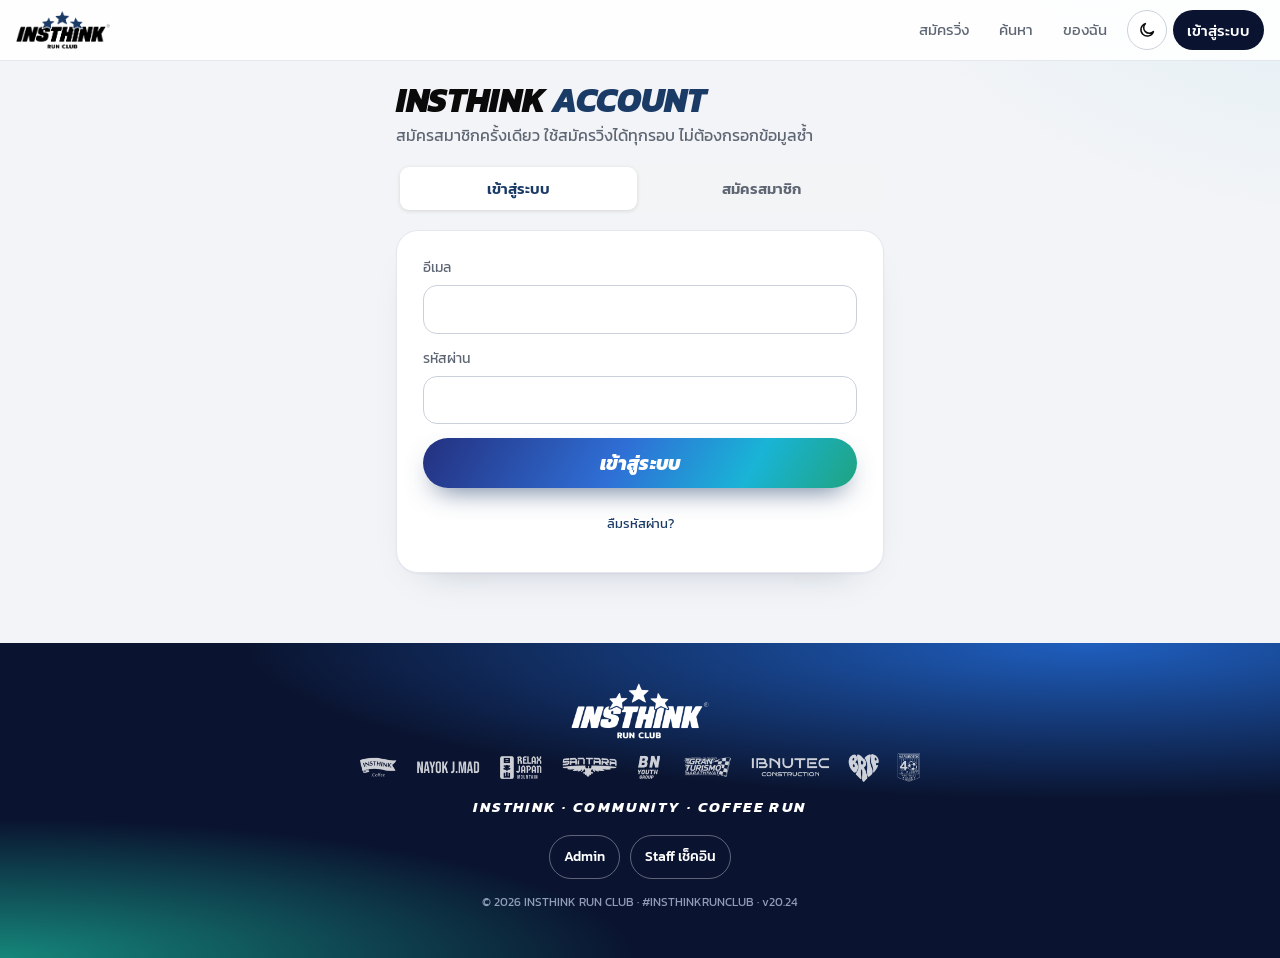
==== account.html @ 8b151c6b "Add files via upload" ====
<!doctype html>
<html lang="th">
<head>
  <meta charset="utf-8">
  <meta name="viewport" content="width=device-width, initial-scale=1, viewport-fit=cover">
  <meta name="theme-color" content="#FFFFFF">
  <script>try{var t=localStorage.getItem('irc_theme')||(matchMedia('(prefers-color-scheme: dark)').matches?'dark':'light');document.documentElement.dataset.theme=t;if(t==='dark')document.querySelector('meta[name=theme-color]').content='#070D1F'}catch(e){}</script>
  <title>บัญชีของฉัน · INSTHINK RUN CLUB</title>
  <link rel="icon" href="img/logo.png">
  <link rel="preconnect" href="https://fonts.googleapis.com">
  <link rel="preconnect" href="https://fonts.gstatic.com" crossorigin>
  <link href="https://fonts.googleapis.com/css2?family=Kanit:ital,wght@0,300;0,400;0,500;0,600;0,700;0,800;1,700;1,800&display=swap" rel="stylesheet">
  <link rel="stylesheet" href="css/style.css?v=20.24">
</head>
<body>
  <header class="site-head" data-nav></header>

  <main class="wrap" style="max-width:640px">
    <h1 class="display" style="font-size:34px;margin:22px 0 14px">My <span style="color:var(--navy)">Account</span></h1>

    <form class="card grid" id="acctForm" novalidate>
      <div class="avatar-pick">
        <span id="aAvatar"></span>
        <div>
          <label class="btn btn-sm" for="aPhoto">เปลี่ยนรูปโปรไฟล์</label>
          <input id="aPhoto" type="file" accept="image/*">
          <button class="btn btn-sm hidden" id="aRemove" type="button">ลบรูป</button>
          <div class="hint" id="aEmail"></div>
        </div>
      </div>
      <div class="grid grid-2">
        <div class="field"><label for="firstName">ชื่อ <span class="req">*</span></label><input class="input" id="firstName" maxlength="60"></div>
        <div class="field"><label for="lastName">นามสกุล <span class="req">*</span></label><input class="input" id="lastName" maxlength="60"></div>
      </div>
      <div class="grid grid-3">
        <div class="field"><label for="nickname">ชื่อเล่น / ชื่อบน BIB</label><input class="input" id="nickname" maxlength="20"></div>
        <div class="field"><label for="gender">เพศ</label>
          <select class="input" id="gender"><option value="">ไม่ระบุ</option><option>ชาย</option><option>หญิง</option><option>อื่น ๆ</option></select></div>
        <div class="field"><label for="birthDate">วันเกิด</label><input class="input" id="birthDate" type="date"></div>
      </div>
      <div class="field"><label for="phone">เบอร์โทรศัพท์ <span class="req">*</span></label>
        <input class="input" id="phone" type="tel" inputmode="numeric" maxlength="16"></div>
      <div class="grid grid-2">
        <div class="field"><label for="emergencyName">ผู้ติดต่อฉุกเฉิน</label><input class="input" id="emergencyName" maxlength="60"></div>
        <div class="field"><label for="emergencyPhone">เบอร์ผู้ติดต่อฉุกเฉิน</label><input class="input" id="emergencyPhone" type="tel" inputmode="numeric" maxlength="16"></div>
      </div>
      <button class="btn btn-primary btn-block" id="aSave" type="submit">บันทึกข้อมูล</button>
    </form>

    <h2 class="section-title"><span class="num">//</span>รายการสมัครของฉัน</h2>
    <div class="results" id="regs"><p class="muted">กำลังโหลด…</p></div>

    <details class="card mt">
      <summary style="cursor:pointer;font-weight:600">เปลี่ยนรหัสผ่าน</summary>
      <form class="grid mt" id="pwForm" novalidate>
        <input class="input" id="oldPw" type="password" placeholder="รหัสผ่านเดิม" autocomplete="current-password" maxlength="100">
        <input class="input" id="newPw" type="password" placeholder="รหัสผ่านใหม่ (8 ตัวขึ้นไป)" autocomplete="new-password" maxlength="100">
        <button class="btn btn-dark" id="pwBtn" type="submit">เปลี่ยนรหัสผ่าน</button>
      </form>
    </details>

    <div class="btn-row mt"><button class="btn" id="logoutBtn" type="button">ออกจากระบบ</button></div>
  </main>

  <footer class="site-foot"><img src="img/logo.png" alt="INSTHINK RUN CLUB"></footer>

  <script src="js/config.js?v=20.24"></script>
  <script src="js/api.js?v=20.24"></script>
  <script src="js/common.js?v=20.24"></script>
  <script src="js/account.js?v=20.24"></script>
</body>
</html>
---- css/style.css ----
/* =====================================================================
   INSTHINK RUN CLUB — Design System
   แนวทางจากโลโก้: ขาว / ดำ / กรมท่า (Navy) · ตัวอักษรหนาเอียง (Kanit 800 Italic)
   ลวดลาย: ดาว 3 ดวง + เส้นความเร็วแนวทแยง
   ===================================================================== */

:root {
  --bg: #F2F4F7;
  --surface: #FFFFFF;
  --surface-2: #F7F8FA;
  --line: #E4E7EE;
  --line-2: #CBD1DA;
  --ink: #0A0A0A;
  --muted: #5E6573;
  --navy: #1B3B67;       /* สีดาวในโลโก้ */
  --navy-deep: #0F2244;
  --navy-tint: #E9EFF8;
  --sky: #8FB4E8;        /* ใช้บนพื้นกรมท่า */
  /* โทนจากผ้าโพกหัว / สติกเกอร์: คราม → น้ำเงิน → ฟ้า → เขียวอมฟ้า */
  --indigo: #24307F;
  --blue: #2F6FD6;
  --cyan: #19B4D6;
  --teal: #1FA37F;
  --lime: #8CD43E;       /* เลข 3 ในโลโก้ — ใช้เป็นจุดเน้นเล็ก ๆ */
  --night: #0A1430;      /* พื้นมืดแบบ GreenBank */
  --grad: linear-gradient(120deg, #24307F 0%, #2F6FD6 45%, #19B4D6 75%, #1FA37F 100%);
  --grad-night: radial-gradient(120% 90% at 85% 0%, #1F5FBF 0%, rgba(31,95,191,0) 55%), radial-gradient(90% 80% at 0% 100%, #15867A 0%, rgba(21,134,122,0) 55%), #0A1430;
  --ok: #12965A;
  --ok-tint: #E4F5EC;
  --warn: #B86E00;
  --warn-tint: #FFF3DE;
  --info: #1F66C9;
  --info-tint: #E6EFFC;
  --bad: #CC2F3B;
  --bad-tint: #FCE9EA;

  --font: 'Kanit', system-ui, sans-serif;
  --r: 22px;
  --r-sm: 14px;
  --gutter: 16px;
  --max: 1080px;
  --skew: -10deg;
}

*, *::before, *::after { box-sizing: border-box; }
html { -webkit-text-size-adjust: 100%; }
body {
  margin: 0; min-height: 100vh; overflow-x: hidden;
  background: var(--bg); color: var(--ink);
  font: 400 16px/1.55 var(--font);
  background-image: radial-gradient(900px 520px at 110% -10%, rgba(25,180,214,.10), transparent 60%);
  background-attachment: fixed;
}
img, svg, canvas { max-width: 100%; }
a { color: var(--navy); text-decoration: none; }
h1, h2, h3 { margin: 0; line-height: 1.05; }
button, input, select, textarea { font: inherit; color: inherit; }

/* ตัวอักษรสไตล์โลโก้: หนา เอียง ตัวพิมพ์ใหญ่ */
.display { font-weight: 800; font-style: italic; text-transform: uppercase; letter-spacing: -.01em; }

.wrap { width: 100%; max-width: var(--max); margin: 0 auto; padding: 0 var(--gutter); }
.muted { color: var(--muted); }
.hidden { display: none !important; }
.center { text-align: center; }
.mt { margin-top: 18px; }
.small { font-size: 13px; }

/* ---------------- Header ---------------- */
.site-head {
  position: sticky; top: 0; z-index: 40;
  display: flex; align-items: center; justify-content: space-between; gap: 12px;
  padding: 10px var(--gutter);
  background: rgba(255,255,255,.9);
  backdrop-filter: blur(12px); -webkit-backdrop-filter: blur(12px);
  border-bottom: 1px solid var(--line);
}
.brand { display: flex; align-items: center; gap: 10px; color: var(--ink); }
.brand img { height: 38px; width: auto; display: block; }
.brand .tag-role { font: 800 italic 13px/1 var(--font); letter-spacing: .08em; background: var(--ink); color: #fff; padding: 6px 9px; border-radius: 6px; }
.nav-links { display: flex; gap: 2px; }
.nav-links { align-items: center; }
.nav-links a { color: var(--muted); font-size: 15px; padding: 8px 14px; border-radius: 99px; white-space: nowrap; }
.nav-links a.on { color: #fff; background: var(--night); }
.nav-links a:not(.on):hover { color: var(--ink); background: var(--surface-2); }
.nav-links a.btn-dark, .nav-links a.btn-dark:hover { color: #fff; background: var(--night); font-weight: 500; }
@media (max-width: 400px) { .brand img { height: 32px; } .nav-links a { padding: 7px 9px; font-size: 14px; } }

/* ---------------- Hero ---------------- */
.hero { position: relative; padding: 40px 0 26px; overflow: hidden; margin: 0 calc(-1 * var(--gutter)); padding-left: var(--gutter); padding-right: var(--gutter); }
.eyebrow {
  display: inline-flex; align-items: center; gap: 8px;
  font: 700 italic 13px/1 var(--font); letter-spacing: .16em; text-transform: uppercase;
  color: #fff; background: var(--navy); padding: 8px 14px; border-radius: 6px; transform: skewX(var(--skew));
}
.eyebrow > * { transform: skewX(10deg); }
.hero h1 { font: 800 italic clamp(50px, 13vw, 124px)/.88 var(--font); text-transform: uppercase; margin-top: 18px; letter-spacing: -.02em; }
.hero h1 .n { color: var(--navy); }
.hero h1 .o { color: transparent; -webkit-text-stroke: 2.5px var(--ink); }
.hero-meta { display: flex; flex-wrap: wrap; gap: 8px; margin-top: 22px; }
.meta-chip { display: inline-flex; gap: 6px; align-items: center; background: var(--surface); border: 1px solid var(--line); border-radius: 99px; padding: 7px 14px; font-size: 14px; }
.meta-chip b { font-weight: 600; }
.hero-stars { position: absolute; right: 0; top: 34px; display: flex; gap: 6px; align-items: flex-end; color: var(--navy); pointer-events: none; }
.hero-stars img { height: 74px; width: auto; display: block; }
.hero-stripes {
  position: absolute; right: -40px; bottom: 6px; width: 300px; height: 90px; pointer-events: none;
  background: repeating-linear-gradient(115deg, var(--navy) 0 9px, transparent 9px 22px); opacity: .9;
  -webkit-mask: linear-gradient(90deg, transparent, #000 70%); mask: linear-gradient(90deg, transparent, #000 70%);
}
@media (max-width: 700px) { .hero-stars { top: 20px; transform: scale(.7); transform-origin: right top; } .hero-stripes { width: 170px; height: 60px; opacity: .5; } }

/* ---------------- Section / Card ---------------- */
.section-title { display: flex; align-items: baseline; gap: 12px; margin: 34px 0 14px; font: 800 italic 26px/1 var(--font); text-transform: uppercase; }
.section-title { align-items: center; }
.section-title .num { font: 600 13px/1 var(--font); font-style: normal; letter-spacing: .06em; color: var(--navy); border: 1.5px solid var(--line-2); background: var(--surface); padding: 6px 12px; border-radius: 99px; }
.section-title small { font: 400 14px var(--font); color: var(--muted); text-transform: none; }
.card { background: var(--surface); border: 1px solid var(--line); border-radius: var(--r); padding: 20px; box-shadow: 0 1px 2px rgba(15,34,68,.04), 0 18px 40px -30px rgba(15,34,68,.35); }
@media (min-width: 720px) { .card { padding: 26px; } }
.card-title { font: 800 italic 21px/1.1 var(--font); text-transform: uppercase; margin-bottom: 12px; display: flex; justify-content: space-between; align-items: center; gap: 10px; flex-wrap: wrap; }

/* ---------------- Form ---------------- */
.grid { display: grid; gap: 14px; }
@media (min-width: 640px) { .grid-2 { grid-template-columns: 1fr 1fr; } .grid-3 { grid-template-columns: repeat(3, 1fr); } }
.field label, .label { display: block; font-size: 14px; color: var(--muted); margin-bottom: 6px; }
.req { color: var(--bad); }
.input {
  width: 100%; min-height: 48px; padding: 11px 14px;
  background: var(--surface); border: 1.5px solid var(--line-2); border-radius: var(--r-sm);
  font-size: 16px; /* 16px กัน iOS zoom */ outline: none; transition: border-color .15s, box-shadow .15s;
  -webkit-appearance: none; appearance: none;
}
textarea.input { min-height: 88px; resize: vertical; }
select.input {
  background-image: linear-gradient(45deg, transparent 50%, var(--ink) 50%), linear-gradient(135deg, var(--ink) 50%, transparent 50%);
  background-position: calc(100% - 20px) 50%, calc(100% - 14px) 50%; background-size: 6px 6px; background-repeat: no-repeat; padding-right: 40px;
}
.input:focus { border-color: var(--navy); box-shadow: 0 0 0 3px rgba(27,59,103,.15); }
.input.invalid { border-color: var(--bad); }
.hint { font-size: 13px; color: var(--muted); margin-top: 5px; }
.err-msg { font-size: 13px; color: var(--bad); margin-top: 6px; }

/* ตัวเลือกแบบชิป (radio) */
.chips { display: flex; flex-wrap: wrap; gap: 8px; }
.chip { position: relative; }
.chip input { position: absolute; opacity: 0; inset: 0; cursor: pointer; margin: 0; }
.chip span {
  display: flex; align-items: center; justify-content: center; gap: 6px;
  min-height: 46px; padding: 10px 18px; border-radius: 99px;
  background: var(--surface); border: 1.5px solid var(--line-2); font-size: 15px; transition: all .15s; user-select: none;
}
.chip input:checked + span { background: var(--night); color: #fff; border-color: var(--night); font-weight: 500; }
.chip input:focus-visible + span { box-shadow: 0 0 0 3px rgba(27,59,103,.3); }
.chip:hover span { border-color: var(--navy); }
.sweet .chip span { min-width: 66px; font-weight: 700; font-style: italic; }

/* การ์ดเลือกแพ็กเกจ */
.packages { display: grid; gap: 12px; }
@media (min-width: 640px) { .packages { grid-template-columns: 1.15fr 1fr; } }
.pkg { position: relative; }
.pkg input { position: absolute; opacity: 0; inset: 0; margin: 0; cursor: pointer; z-index: 2; }
.pkg .box {
  position: relative; overflow: hidden; height: 100%;
  padding: 20px; border-radius: var(--r); background: var(--surface); border: 2px solid var(--line); transition: all .18s;
}
.pkg .top { display: flex; justify-content: space-between; align-items: flex-start; gap: 10px; }
.pkg .lbl { font: 800 italic 24px/1 var(--font); text-transform: uppercase; }
.pkg .ttl { font-size: 14px; color: var(--muted); margin-top: 4px; }
.pkg .price { font: 800 italic 46px/.9 var(--font); color: var(--navy); white-space: nowrap; }
.pkg .price small { font-size: 18px; }
.pkg ul { list-style: none; padding: 0; margin: 16px 0 0; display: grid; gap: 6px; font-size: 14px; }
.pkg li { display: flex; gap: 8px; align-items: center; }
.pkg li::before { content: ''; width: 14px; height: 14px; flex: none; background: var(--navy); clip-path: polygon(50% 0, 61% 35%, 98% 35%, 68% 57%, 79% 91%, 50% 70%, 21% 91%, 32% 57%, 2% 35%, 39% 35%); }
.pkg .seats { display: inline-block; margin-top: 14px; font-size: 13px; font-weight: 500; color: var(--navy); background: var(--navy-tint); padding: 4px 10px; border-radius: 99px; }
.pkg .seats.full { color: var(--bad); background: var(--bad-tint); }
.pkg .box::after {
  content: ''; position: absolute; right: -24px; top: 0; bottom: 0; width: 110px; opacity: 0; transition: opacity .2s;
  background: repeating-linear-gradient(115deg, var(--navy) 0 6px, transparent 6px 16px);
  -webkit-mask: linear-gradient(90deg, transparent, #000); mask: linear-gradient(90deg, transparent, #000);
}
.pkg input:checked + .box { border-color: var(--navy); box-shadow: 0 12px 34px -14px rgba(27,59,103,.55); }
.pkg input:checked + .box::after { opacity: .14; }
.pkg input:disabled + .box { opacity: .5; }

/* การ์ดเลือกวิธีรับของ */
.options { display: grid; gap: 10px; }
@media (min-width: 640px) { .options { grid-template-columns: 1fr 1fr; } }
.opt { position: relative; }
.opt input { position: absolute; opacity: 0; inset: 0; margin: 0; cursor: pointer; }
.opt .box { display: flex; justify-content: space-between; align-items: center; gap: 10px; padding: 14px 18px; min-height: 58px; border: 1.5px solid var(--line-2); border-radius: var(--r-sm); background: var(--surface); transition: all .15s; }
.opt .box b { font-weight: 500; }
.opt .box span { color: var(--muted); font-size: 14px; white-space: nowrap; }
.opt input:checked + .box { border-color: var(--navy); background: var(--navy-tint); box-shadow: inset 0 0 0 1px var(--navy); }

.bandana-note { display: flex; gap: 14px; align-items: center; padding: 14px; background: var(--navy-tint); border-radius: var(--r-sm); font-size: 14px; }
.bandana-note .ico { width: 46px; height: 46px; flex: none; border-radius: 10px; background: var(--navy); display: grid; place-items: center; color: #fff; }
.bandana-note .ico svg { width: 24px; height: 24px; }

.check { display: flex; gap: 10px; align-items: flex-start; font-size: 14px; color: var(--muted); cursor: pointer; }
.check input { width: 20px; height: 20px; accent-color: var(--navy); margin-top: 2px; flex: none; }

/* สรุปยอด */
.summary { display: grid; gap: 8px; font-size: 15px; }
.summary .row { display: flex; justify-content: space-between; gap: 10px; }
.summary .total { border-top: 2px dashed var(--line-2); padding-top: 12px; margin-top: 4px; align-items: baseline; }
.summary .total b { font: 800 italic 34px/1 var(--font); color: var(--navy); }

/* ---------------- Buttons ---------------- */
.btn {
  display: inline-flex; align-items: center; justify-content: center; gap: 8px;
  min-height: 50px; padding: 12px 24px; border-radius: 99px; cursor: pointer;
  font: 500 16px/1 var(--font); transition: transform .12s, background .15s, box-shadow .15s;
  background: var(--surface); color: var(--ink); border: 1.5px solid var(--line-2);
}
.btn:hover { border-color: var(--ink); }
.btn:active { transform: translateY(1px) scale(.99); }
.btn:disabled { opacity: .5; cursor: not-allowed; }
.btn-primary {
  background: var(--grad); color: #fff; border: 0;
  font: 800 italic 19px/1 var(--font); text-transform: uppercase; letter-spacing: .01em;
  box-shadow: 0 12px 28px -12px rgba(27,59,103,.8);
}
.btn-primary:hover { filter: brightness(1.08); }
.btn-dark { background: var(--night); color: #fff; border: 0; }
.btn-dark:hover { background: #222; }
.btn-ok { background: var(--ok); color: #fff; border: 0; }
.btn-danger { color: var(--bad); }
.btn-block { width: 100%; }
.btn-sm { min-height: 36px; padding: 7px 14px; font-size: 14px; border-radius: 99px; }
/* วงกลมลูกศรในปุ่ม (แบบ Creatiwise "Let's talk ↗") */
.btn .arr { width: 30px; height: 30px; margin-right: -12px; border-radius: 50%; display: grid; place-items: center; background: #fff; color: var(--night); font: 700 16px/1 var(--font); font-style: normal; flex: none; }
.btn-row { display: flex; flex-wrap: wrap; gap: 10px; }
.btn-row > .btn { flex: 1 1 160px; }
.spinner { width: 16px; height: 16px; border-radius: 50%; border: 2.5px solid currentColor; border-right-color: transparent; animation: spin .7s linear infinite; }
@keyframes spin { to { transform: rotate(360deg); } }

/* ---------------- Pills ---------------- */
.pill { display: inline-flex; align-items: center; gap: 6px; padding: 4px 11px; border-radius: 99px; font-size: 13px; font-weight: 500; white-space: nowrap; background: var(--surface-2); color: var(--muted); border: 1px solid var(--line); }
.pill::before { content: ''; width: 7px; height: 7px; border-radius: 50%; background: currentColor; }
.pill.ok { background: var(--ok-tint); color: var(--ok); border-color: transparent; }
.pill.warn { background: var(--warn-tint); color: var(--warn); border-color: transparent; }
.pill.info { background: var(--info-tint); color: var(--info); border-color: transparent; }
.pill.bad { background: var(--bad-tint); color: var(--bad); border-color: transparent; }

/* ---------------- Toast & demo flag ---------------- */
#toasts { position: fixed; left: 50%; bottom: 36px; transform: translateX(-50%); z-index: 100; display: grid; gap: 8px; width: min(92vw, 420px); }
.toast { padding: 13px 16px; border-radius: 12px; background: var(--ink); color: #fff; box-shadow: 0 12px 40px rgba(0,0,0,.25); font-size: 15px; animation: tin .25s ease; }
.toast.ok { background: var(--ok); } .toast.err { background: var(--bad); }
.toast.out { opacity: 0; transform: translateY(8px); transition: all .4s; }
@keyframes tin { from { opacity: 0; transform: translateY(10px); } }
.has-demo { padding-bottom: 28px; }
.demo-flag { position: fixed; left: 0; right: 0; bottom: 0; z-index: 30; text-align: center; font-size: 12px; letter-spacing: .05em; padding: 5px; color: #fff; background: var(--ink); }

/* ---------------- Success / steps ---------------- */
.success-head { text-align: center; margin: 26px 0 18px; }
.success-head .tick { width: 64px; height: 64px; margin: 0 auto 12px; border-radius: 50%; display: grid; place-items: center; background: var(--navy); color: #fff; font-size: 32px; animation: pop .4s cubic-bezier(.2,1.6,.4,1); }
@keyframes pop { from { transform: scale(.3); opacity: 0; } }
.success-head h2 { font: 800 italic 38px/1 var(--font); text-transform: uppercase; }

.steps { display: grid; grid-template-columns: repeat(4, 1fr); gap: 6px; margin: 6px 0 4px; }
.step { text-align: center; font-size: 12px; color: var(--muted); }
.step i { display: block; height: 6px; border-radius: 9px; background: var(--line); margin-bottom: 7px; }
.step.done i { background: var(--navy); }
.step.now i { background: repeating-linear-gradient(115deg, var(--navy) 0 6px, var(--sky) 6px 12px); }
.step.done, .step.now { color: var(--ink); font-weight: 500; }

/* ---------------- Payment ---------------- */
.pay-grid { display: grid; gap: 18px; }
@media (min-width: 640px) { .pay-grid { grid-template-columns: auto 1fr; align-items: start; } }
.pp-card { width: 236px; margin: 0 auto; border-radius: 14px; overflow: hidden; border: 1px solid var(--line); background: #fff; text-align: center; }
.pp-card .pp-head { background: #113566; color: #fff; padding: 9px; font: 700 15px/1 var(--font); letter-spacing: .04em; }
.pp-card .pp-qr { padding: 14px 18px 6px; display: grid; place-items: center; }
.pp-card .pp-qr canvas { width: 196px !important; height: 196px !important; }
.pp-card .pp-amt { font: 800 italic 28px/1.1 var(--font); color: var(--navy); }
.pp-card .pp-name { font-size: 13px; color: var(--muted); padding: 2px 10px 12px; }
.amount-big { font: 800 italic 52px/1 var(--font); color: var(--navy); }
.upload { display: grid; place-items: center; gap: 6px; text-align: center; padding: 20px; border: 2px dashed var(--line-2); border-radius: var(--r); background: var(--surface-2); cursor: pointer; transition: border-color .15s; }
.upload:hover { border-color: var(--navy); }
.upload input { display: none; }
.upload img { max-height: 260px; border-radius: 8px; }
.notice { padding: 12px 14px; border-radius: var(--r-sm); font-size: 14px; }
.notice.warn { background: var(--warn-tint); color: #6b4000; }
.notice.info { background: var(--info-tint); color: #133e7a; }
.notice.bad { background: var(--bad-tint); color: #7a1820; }
.notice.ok { background: var(--ok-tint); color: #0b5634; }

/* ---------------- E-BIB ---------------- */
/* ป้าย BIB กระดาษ: พื้นขาว แถบดำ+โลโก้ขาว แถบลายกรมท่า เลขใหญ่ */
.ebib { position: relative; overflow: hidden; background: #fff; border-radius: 20px; max-width: 520px; margin: 0 auto; border: 1px solid var(--line); box-shadow: 0 30px 70px -32px rgba(15,34,68,.55); }
.ebib-top { display: flex; justify-content: space-between; align-items: center; gap: 10px; padding: 14px 18px; background: var(--ink); color: #fff; }
.ebib-top img { height: 40px; width: auto; display: block; }
.ebib-top .d { font: 800 italic 26px/1 var(--font); background: #fff; color: var(--ink); padding: 6px 12px 5px; border-radius: 7px; transform: skewX(var(--skew)); }
.ebib-band { height: 12px; background: repeating-linear-gradient(115deg, var(--navy) 0 12px, #fff 12px 18px); }
.ebib-num { text-align: center; font: 800 italic clamp(70px, 21vw, 140px)/.95 var(--font); letter-spacing: -.02em; padding: 18px 10px 4px; white-space: nowrap; }
.ebib-name { text-align: center; font: 600 22px/1.2 var(--font); padding: 0 16px; }
.ebib-name small { display: block; font-size: 14px; color: var(--muted); font-weight: 400; }
.ebib-foot { display: grid; grid-template-columns: auto 1fr; gap: 16px; align-items: center; padding: 18px; margin-top: 14px; border-top: 2px dashed var(--line-2); }
.ebib-qr { position: relative; background: #fff; padding: 8px; border-radius: 10px; border: 1px solid var(--line); width: 134px; height: 134px; display: grid; place-items: center; }
.ebib-qr canvas { width: 116px !important; height: 116px !important; }
.ebib-qr .lock { position: absolute; inset: 0; display: grid; place-items: center; text-align: center; font-size: 12px; color: var(--muted); background: repeating-linear-gradient(45deg, #fff 0 6px, #F1F3F6 6px 12px); border-radius: 10px; padding: 8px; }
.ebib-info { display: grid; gap: 6px; font-size: 13px; }
.ebib-info .row { display: flex; justify-content: space-between; gap: 8px; border-bottom: 1px solid var(--line); padding-bottom: 4px; }
.ebib-info .row span { color: var(--muted); } .ebib-info .row b { font-weight: 500; text-align: right; }
.ebib-barcode { padding: 0 18px 16px; }
.ebib-barcode svg { width: 100%; height: 44px; display: block; }
.ebib-ribbon { position: absolute; top: 92px; right: -46px; transform: rotate(35deg); font: 800 italic 13px/1 var(--font); letter-spacing: .1em; padding: 7px 52px; color: #fff; background: var(--ok); }
.ebib-ribbon.wait { background: var(--warn); }

/* ---------------- Profile layout ---------------- */
.profile-grid { display: grid; gap: 18px; margin-top: 18px; }
@media (min-width: 900px) { .profile-grid { grid-template-columns: 1fr 1fr; align-items: start; } }
.kv { display: grid; grid-template-columns: repeat(2, 1fr); gap: 10px; }
.kv > div { background: var(--surface-2); border: 1px solid var(--line); border-radius: var(--r-sm); padding: 11px 12px; min-width: 0; }
.kv > div.wide { grid-column: 1 / -1; }
.kv span { display: block; font-size: 12px; color: var(--muted); }
.kv b { font: 500 16px/1.35 var(--font); overflow-wrap: anywhere; }
.route-box { aspect-ratio: 16/11; background: var(--surface-2); border: 1px solid var(--line); border-radius: var(--r); padding: 10px; }
.route-box svg { width: 100%; height: 100%; display: block; }

/* ---------------- Search ---------------- */
.search-bar { display: flex; gap: 8px; }
.search-bar .input { flex: 1; min-height: 56px; font-size: 18px; }
.search-bar .btn { min-height: 56px; }
.results { display: grid; gap: 10px; margin-top: 18px; }
.result { display: grid; grid-template-columns: auto 1fr auto; gap: 14px; align-items: center; background: var(--surface); border: 1px solid var(--line); border-radius: var(--r); padding: 14px 16px; color: var(--ink); transition: border-color .15s, transform .12s; }
.result:hover { border-color: var(--navy); transform: translateX(2px); }
.result .bib-tag { font: 800 italic 22px/1 var(--font); background: var(--ink); color: #fff; padding: 9px 10px 8px; border-radius: 8px; min-width: 86px; text-align: center; }
.result .bib-tag.m { background: var(--navy); }
.result .who b { display: block; font-weight: 500; }
.result .who span { font-size: 13px; color: var(--muted); }

/* Modal */
.modal { position: fixed; inset: 0; z-index: 60; display: grid; place-items: center; padding: var(--gutter); background: rgba(10,10,10,.55); backdrop-filter: blur(3px); }
.modal .card { width: 100%; max-width: 460px; max-height: 92vh; overflow: auto; }
.modal h3 { font: 800 italic 24px/1.1 var(--font); text-transform: uppercase; margin-bottom: 12px; }
.slip-view { width: 100%; border-radius: 10px; border: 1px solid var(--line); display: block; background: var(--surface-2); min-height: 120px; }

/* ---------------- Check-in (staff) ---------------- */
.scan-wrap { display: grid; gap: 16px; margin-top: 18px; }
@media (min-width: 860px) { .scan-wrap { grid-template-columns: 1fr 1fr; } }
#reader { width: 100%; border-radius: var(--r); overflow: hidden; background: #000; min-height: 260px; }
#reader video { object-fit: cover; }
.scan-result { border-radius: var(--r); padding: 22px; min-height: 200px; display: flex; flex-direction: column; justify-content: center; background: var(--surface); border: 2px solid var(--line); transition: all .2s; }
.scan-result .big { font: 800 italic 60px/.95 var(--font); }
.scan-result.ok { background: var(--ok-tint); border-color: var(--ok); } .scan-result.ok .big { color: var(--ok); }
.scan-result.warn { background: var(--warn-tint); border-color: var(--warn); } .scan-result.warn .big { color: var(--warn); }
.scan-result.bad { background: var(--bad-tint); border-color: var(--bad); } .scan-result.bad .big { color: var(--bad); }
.scan-result .tags { display: flex; flex-wrap: wrap; gap: 6px; margin-top: 12px; }
.tag { font-size: 14px; padding: 5px 10px; border-radius: 7px; background: #fff; border: 1px solid var(--line); }
.tag b { color: var(--navy); font-weight: 600; }
.log { display: grid; gap: 6px; max-height: 280px; overflow: auto; }
.log div { display: flex; justify-content: space-between; gap: 10px; font-size: 14px; padding: 8px 10px; background: var(--surface-2); border-radius: 8px; }

/* ---------------- Admin ---------------- */
.kpis { display: grid; grid-template-columns: repeat(2, 1fr); gap: 12px; }
@media (min-width: 900px) { .kpis { grid-template-columns: repeat(5, 1fr); } }
.kpi { position: relative; overflow: hidden; background: var(--surface); border: 1px solid var(--line); border-radius: var(--r); padding: 16px; }
.kpi span { font-size: 13px; color: var(--muted); }
.kpi b { display: block; font: 800 italic 38px/1.05 var(--font); margin-top: 6px; font-variant-numeric: tabular-nums; }
.kpi b small { font-size: 18px; color: var(--muted); }
.kpi.hl { background: var(--navy); color: #fff; border: 0; }
.kpi.hl span, .kpi.hl b small { color: rgba(255,255,255,.7); }
.kpi.alert { background: var(--warn-tint); border-color: transparent; cursor: pointer; }
.kpi.alert b { color: var(--warn); }
.kpi .bar { height: 6px; background: var(--line); border-radius: 9px; margin-top: 10px; overflow: hidden; }
.kpi.hl .bar { background: rgba(255,255,255,.2); }
.kpi .bar i { display: block; height: 100%; background: var(--ok); border-radius: 9px; transition: width .6s; }
.kpi.hl .bar i { background: #fff; }

.panels { display: grid; gap: 14px; margin-top: 14px; }
@media (min-width: 900px) { .panels { grid-template-columns: repeat(3, 1fr); } }
.panel h3 { font: 800 italic 17px/1 var(--font); text-transform: uppercase; margin-bottom: 14px; }
.hbars { display: grid; gap: 9px; }
.hbar { display: grid; grid-template-columns: 104px 1fr 44px; gap: 10px; align-items: center; font-size: 14px; }
.hbar.click { cursor: pointer; border-radius: 6px; }
.hbar.click:hover .lbl { color: var(--navy); text-decoration: underline; }
.hbar .lbl { white-space: nowrap; overflow: hidden; text-overflow: ellipsis; }
.hbar .track { height: 20px; background: var(--surface-2); border-radius: 6px; overflow: hidden; position: relative; }
.hbar .fill { height: 100%; background: var(--navy); border-radius: 6px; transition: width .6s; }
.hbar .val { text-align: right; font-variant-numeric: tabular-nums; font-weight: 500; }
.stat-list { display: grid; gap: 8px; }
.stat-list div { display: flex; justify-content: space-between; gap: 10px; padding: 10px 12px; background: var(--surface-2); border-radius: 9px; font-size: 14px; }
.stat-list b { font: 800 italic 20px/1 var(--font); }

.toolbar { display: flex; flex-wrap: wrap; gap: 8px; align-items: center; }
.toolbar .input { min-height: 42px; padding: 8px 12px; width: auto; flex: 1 1 140px; font-size: 15px; }
.toolbar select.input { flex: 0 1 160px; }
.table-wrap { overflow-x: auto; border: 1px solid var(--line); border-radius: var(--r); margin-top: 12px; background: var(--surface); }
table { width: 100%; border-collapse: collapse; font-size: 14px; min-width: 900px; }
th, td { padding: 10px 12px; text-align: left; border-bottom: 1px solid var(--line); white-space: nowrap; vertical-align: middle; }
th { background: var(--surface-2); font-weight: 500; color: var(--muted); font-size: 13px; }
tr:hover td { background: #FAFBFC; }
td .bib { font: 800 italic 17px/1 var(--font); }
td .bib.m { color: var(--navy); }
td .actions { display: flex; gap: 6px; }
.live { display: inline-flex; align-items: center; gap: 7px; font-size: 13px; color: var(--muted); }
.live i { width: 8px; height: 8px; border-radius: 50%; background: var(--ok); animation: pulse 1.6s infinite; }
.live.off i { background: var(--line-2); animation: none; }
@keyframes pulse { 0% { box-shadow: 0 0 0 0 rgba(18,150,90,.5); } 70% { box-shadow: 0 0 0 9px rgba(18,150,90,0); } 100% { box-shadow: 0 0 0 0 rgba(18,150,90,0); } }

/* ---------------- Login gate (admin/staff) ---------------- */
.gate { max-width: 400px; margin: 12vh auto 0; }
.gate h2 { font: 800 italic 32px/1 var(--font); text-transform: uppercase; margin-bottom: 6px; }

footer.site-foot { padding: 40px var(--gutter) 50px; text-align: center; color: var(--muted); font-size: 13px; }
footer.site-foot img { height: 44px; width: auto; opacity: .9; display: block; margin: 0 auto 8px; }

/* =====================================================================
   IG STORY (1080×1920) — เรนเดอร์นอกจอแล้วจับภาพด้วย html2canvas
   ใช้เฉพาะ CSS ที่ html2canvas รองรับ (ไม่ใช้ mask / clip-path / blend-mode)
   ===================================================================== */
.story-stage { position: fixed; left: -99999px; top: 0; pointer-events: none; z-index: -1; }
.story-stage.rendering { left: 0; }
.render-overlay { position: fixed; inset: 0; z-index: 90; display: grid; place-items: center; gap: 10px; align-content: center; background: var(--bg); font: 800 italic 22px/1 var(--font); text-transform: uppercase; }
.render-overlay .spinner { width: 34px; height: 34px; border-width: 4px; color: var(--navy); }

.story { position: relative; width: 1080px; height: 1920px; overflow: hidden; background: #0F2244; color: #fff; font-family: var(--font); }
.story .bg-svg { position: absolute; left: 0; top: 0; width: 1080px; height: 1920px; }
.story .s-logo { position: absolute; left: 80px; top: 100px; width: 400px; height: auto; }
.story .s-date { position: absolute; right: 80px; top: 118px; text-align: right; font: 800 italic 40px/1.1 var(--font); }
.story .s-date small { display: block; font: 400 26px/1.4 var(--font); color: #C6D5EC; }
.story .s-title { position: absolute; left: 70px; top: 330px; white-space: nowrap; font: 800 italic 200px/.86 var(--font); text-transform: uppercase; letter-spacing: -.02em; }
.story .s-title .o { color: #8FB4E8; }
.story .s-runner { position: absolute; left: 80px; top: 682px; display: flex; align-items: center; gap: 30px; font: 700 52px/1.15 var(--font); }
.story .s-avatar { width: 132px; height: 132px; border-radius: 66px; overflow: hidden; border: 6px solid #fff; background: #1B3B67; display: flex; align-items: center; justify-content: center; flex: none; font: 800 italic 60px/1 var(--font); }
.story .s-avatar img { width: 120px; height: 120px; display: block; }
.story .s-rname small { display: block; font: 400 30px/1.3 var(--font); color: #C6D5EC; }
.story .s-route { position: absolute; left: 80px; right: 80px; top: 840px; height: 400px; border: 2px solid rgba(255,255,255,.16); border-radius: 28px; background: rgba(255,255,255,.05); }
.story .s-route svg { position: absolute; left: 20px; top: 20px; width: 560px; height: 360px; }
.story .s-route .rinfo { position: absolute; right: 40px; top: 46px; text-align: right; }
.story .s-route .rinfo .k { font: 800 italic 170px/.85 var(--font); }
.story .s-route .rinfo .k small { font-size: 60px; color: #8FB4E8; }
.story .s-route .rinfo .n { font: 800 italic 32px/1.2 var(--font); letter-spacing: .04em; margin-top: 16px; }
.story .s-route .rinfo .t { font: 400 26px/1.35 var(--font); color: #C6D5EC; margin-top: 4px; }
.story .s-bib { position: absolute; left: 80px; right: 80px; top: 1290px; height: 450px; background: #fff; color: #0A0A0A; border-radius: 34px; overflow: hidden; }
.story .s-bib .top { height: 92px; background: #0A0A0A; display: flex; align-items: center; justify-content: space-between; padding: 0 36px; }
.story .s-bib .top img { height: 58px; width: auto; }
.story .s-bib .top b { font: 800 italic 40px/1 var(--font); background: #fff; color: #0A0A0A; padding: 8px 20px 6px; border-radius: 10px; }
.story .s-bib .band { height: 16px; background: repeating-linear-gradient(115deg, #1B3B67 0 16px, #fff 16px 26px); }
.story .s-bib .num { position: absolute; left: 40px; right: 40px; top: 120px; height: 230px; display: flex; align-items: center; justify-content: center; font: 800 italic 250px/.9 var(--font); letter-spacing: -.02em; white-space: nowrap; }
.story .s-bib .num span { display: inline-block; }
.story .s-bib .nm { position: absolute; left: 40px; right: 40px; bottom: 34px; display: flex; justify-content: space-between; font: 500 30px/1.2 var(--font); color: #45454f; }
.story .s-foot { position: absolute; left: 80px; right: 80px; bottom: 76px; display: flex; justify-content: space-between; font: 800 italic 32px/1 var(--font); }
.story .s-foot span:last-child { color: #8FB4E8; }

.story-preview { display: grid; place-items: center; }
.story-preview img { width: 100%; max-width: 300px; border-radius: 18px; box-shadow: 0 30px 60px -24px rgba(15,34,68,.6); }

/* ---------------- Print (พิมพ์ BIB) ---------------- */
@media print {
  body { background: #fff; }
  .site-head, .no-print, .demo-flag, footer, .success-head { display: none !important; }
  .profile-grid { display: block; }
  .ebib { box-shadow: none; }
}


/* ---------------- Account / Avatar / Footer admin (v3) ---------------- */
.avatar { display: inline-flex; align-items: center; justify-content: center; width: 72px; height: 72px; border-radius: 50%; overflow: hidden; background: var(--navy); color: #fff; font: 800 italic 28px var(--font); flex: none; border: 3px solid #fff; box-shadow: 0 0 0 2px var(--navy); }
.avatar img { width: 100%; height: 100%; display: block; }
.avatar.sm { width: 34px; height: 34px; font-size: 15px; border-width: 2px; box-shadow: 0 0 0 1.5px var(--navy); }
.avatar.lg { width: 112px; height: 112px; font-size: 44px; }
.acct-link { display: inline-flex; margin-left: 6px; }
.avatar-pick { display: flex; align-items: center; gap: 16px; }
.avatar-pick input[type=file] { display: none; }
.who-card { display: flex; align-items: center; gap: 14px; }
.who-card .meta { min-width: 0; }
.who-card .meta b { display: block; font-size: 18px; }
.tabs { display: flex; gap: 6px; background: var(--soft, #F3F4F6); padding: 4px; border-radius: 12px; margin-bottom: 16px; }
.tabs button { flex: 1; border: 0; background: transparent; padding: 10px; border-radius: 9px; font: 600 15px var(--font); cursor: pointer; color: var(--muted); }
.tabs button.on { background: #fff; color: var(--navy); box-shadow: 0 1px 4px rgba(0,0,0,.12); }
.drink-note { font-size: 13px; color: var(--muted); }
.freebies { display: flex; flex-wrap: wrap; gap: 6px; margin: 10px 0 0; }
.freebies span { font-size: 12px; font-weight: 600; background: #EAF0FA; color: var(--navy); padding: 4px 10px; border-radius: 99px; }
footer.site-foot .admin-link { margin-top: 14px; opacity: .85; }
.ebib-photo { position: absolute; top: 76px; right: 18px; width: 64px; height: 64px; }
@media print { .admin-link { display: none !important; } }

/* ---------------- Gallery ของที่ได้รับ ---------------- */
.gallery { display: grid; grid-template-columns: 1fr 1fr; gap: 12px; }
.gallery figure { margin: 0; background: #fff; border: 1px solid var(--line); border-radius: 16px; overflow: hidden; }
.gallery figure.wide { grid-column: 1 / -1; }
.gallery img { display: block; width: 100%; aspect-ratio: 1 / 1.15; object-fit: contain; background: #F3F4F6; }
.gallery figure.wide img { aspect-ratio: auto; object-fit: cover; background: #0F2244; }
.gallery figcaption { padding: 10px 12px 12px; display: grid; gap: 2px; }
.gallery figcaption b { font-size: 14px; }
.gallery figcaption span { font-size: 12px; color: var(--muted); }


/* =====================================================================
   v4 — Landing (ผสม ref: Business Alliance + Creatiwise + GreenBank เล็กน้อย)
   ===================================================================== */
.g { background: linear-gradient(100deg, #2F6FD6, #19B4D6 55%, #1FA37F); -webkit-background-clip: text; background-clip: text; color: transparent; }
.kicker { display: inline-flex; align-items: center; gap: 6px; font: 500 13px/1 var(--font); color: var(--ink); border: 1.5px solid var(--line-2); background: var(--surface); padding: 7px 14px; border-radius: 99px; }
.kicker.light { color: #fff; border-color: rgba(255,255,255,.35); background: rgba(255,255,255,.08); }
.block { margin-top: 64px; }
.block-title { font: 800 italic clamp(34px, 8vw, 56px)/.95 var(--font); text-transform: uppercase; letter-spacing: -.01em; margin: 12px 0 10px; }
.block-head { display: flex; justify-content: space-between; align-items: flex-end; gap: 16px; }
.anchor { scroll-margin-top: 70px; height: 1px; margin-top: 64px; }
html { scroll-behavior: smooth; }

/* ---------- Hero การ์ดมืด ---------- */
.hero2 { position: relative; overflow: hidden; margin-top: 14px; border-radius: 28px; color: #fff; background: var(--grad-night); display: grid; gap: 8px; padding: 30px 22px 0; isolation: isolate; }
.hero2::before { content: ''; position: absolute; inset: 0; z-index: -1; background: repeating-linear-gradient(115deg, transparent 0 46px, rgba(255,255,255,.035) 46px 48px); }
.hero2::after { content: ''; position: absolute; z-index: -1; width: 520px; height: 520px; right: -180px; bottom: -220px; border-radius: 50%; border: 1.5px solid rgba(140,212,62,.35); }
.hero2 h1 { font: 800 italic clamp(54px, 15vw, 116px)/.86 var(--font); text-transform: uppercase; letter-spacing: -.02em; margin: 18px 0 14px; }
.hero2-sub { color: #C9D6F0; max-width: 460px; margin: 0; font-size: 15px; }
.hero2 .meta-chip { background: rgba(255,255,255,.1); border-color: rgba(255,255,255,.18); color: #fff; backdrop-filter: blur(6px); }
.hero2 .hero-meta { margin-top: 18px; }
.hero2-cta { display: flex; flex-wrap: wrap; gap: 10px; margin-top: 22px; }
.btn-light { background: #fff; color: var(--night); border: 0; font-weight: 600; }
.btn-light .arr { background: var(--night); color: #fff; }
.btn-ghost { background: transparent; color: #fff; border-color: rgba(255,255,255,.4); }
.btn-ghost:hover { border-color: #fff; }
.hero2-art { position: relative; min-height: 270px; }
.hero2-art .bandana-shot { position: absolute; width: 300px; max-width: none; right: -30px; bottom: -40px; border-radius: 26px; transform: rotate(-10deg); box-shadow: 0 30px 60px -20px rgba(0,0,0,.6); }
.hero2 .hero-stars { position: absolute; left: 0; top: 20px; right: auto; }
.hero2 .hero-stars img { height: 46px; filter: brightness(0) invert(1); opacity: .9; }
.spark { position: absolute; color: var(--lime); font-size: 22px; line-height: 1; animation: twinkle 3s ease-in-out infinite; }
.spark.s1 { left: 36%; top: 30%; } .spark.s2 { left: 8%; bottom: 26%; font-size: 14px; animation-delay: 1s; } .spark.s3 { right: 12%; top: 4%; font-size: 16px; color: #fff; animation-delay: 2s; }
@media (min-width: 820px) { .spark.s3 { top: 15%; right: 40%; z-index: 3; } }
/* ดาวในโซนรูป (เพิ่ม 2 ดวง) */
.spark.s7 { right: 5%; top: 48%; font-size: 10px; color: #fff; animation-delay: .8s; animation-duration: 2.2s; z-index: 3; }
.spark.s9 { right: 20%; bottom: 6%; font-size: 16px; animation-delay: 2.2s; animation-duration: 3s; z-index: 3; }
.spark { z-index: 2; }
/* ดาวในโซนข้อความ (อยู่หลังตัวหนังสือ วางในช่องว่าง ไม่ทับข้อความ) */
.hero-sparks { position: absolute; inset: 0; pointer-events: none; z-index: 1; }
.hero-sparks .spark { z-index: 1; }
.spark.t1 { right: 7%; top: 2.5%; font-size: 14px; color: #fff; animation-delay: .5s; animation-duration: 2.4s; }
.spark.t2 { right: 12%; top: 17%; font-size: 18px; animation-delay: 1.5s; animation-duration: 3.4s; }
.spark.t3 { right: 24%; top: 25.5%; font-size: 11px; color: #fff; animation-delay: 2.5s; animation-duration: 2.8s; }
.spark.t4 { right: 8%; top: 44%; font-size: 15px; animation-delay: 1.8s; animation-duration: 3.6s; }
@media (min-width: 820px) {
  .spark.t1 { right: auto; left: 40%; top: 9%; }
  .spark.t2 { right: auto; left: 45%; top: 34%; }
  .spark.t3 { right: auto; left: 38%; top: 55%; font-size: 13px; }
  .spark.t4 { right: auto; left: 31%; top: 95%; }
}
@keyframes twinkle { 50% { opacity: .3; transform: scale(.7); } }
@media (min-width: 820px) {
  .hero2 { grid-template-columns: 1.15fr 1fr; padding: 54px 48px; min-height: 520px; align-items: center; }
  .hero2-art { min-height: 0; height: 100%; }
  .hero2-art .bandana-shot { width: 440px; right: -60px; bottom: -110px; }
  .hero2 .hero-stars { left: auto; right: 10px; top: 0; }
}

/* ---------- Stats ---------- */
.stats { display: grid; grid-template-columns: repeat(2, 1fr); gap: 10px; margin-top: 14px; }
.stats > div { background: var(--surface); border: 1px solid var(--line); border-radius: var(--r); padding: 16px 18px; }
.stats b { display: block; font: 800 italic 38px/1 var(--font); letter-spacing: -.01em; }
.stats b small { font-size: 16px; margin-left: 3px; color: var(--blue); }
.stats span { font-size: 13px; color: var(--muted); }
@media (min-width: 720px) { .stats { grid-template-columns: repeat(4, 1fr); } .stats b { font-size: 46px; } }

/* ---------- Marquee ---------- */
.marquee { margin-top: 44px; background: var(--night); color: #fff; overflow: hidden; transform: rotate(-2deg) scale(1.04); padding: 14px 0; }
.marquee .track { display: flex; gap: 22px; width: max-content; animation: marq 26s linear infinite; font: 800 italic 26px/1 var(--font); text-transform: uppercase; white-space: nowrap; }
.marquee .track { align-items: center; }
.marquee i { display: inline-flex; align-items: center; justify-content: center; height: 26px; color: var(--lime); font: 400 normal 22px/1 system-ui, sans-serif; }
.marquee .jp { font-style: normal; font-weight: 700; letter-spacing: .04em; color: #fff; }
@keyframes marq { to { transform: translateX(-50%); } }
@media (prefers-reduced-motion: reduce) { .marquee .track, .spark { animation: none; } html { scroll-behavior: auto; } }

/* ---------- Slider ของที่ได้รับ ---------- */
.slide-nav { display: flex; gap: 8px; flex: none; }
.round { width: 44px; height: 44px; border-radius: 50%; border: 1.5px solid var(--line-2); background: var(--surface); font-size: 22px; line-height: 1; cursor: pointer; display: grid; place-items: center; color: var(--ink); }
.round.dark { background: var(--night); border-color: var(--night); color: #fff; }
.slider { display: grid; grid-auto-flow: column; grid-auto-columns: 78%; gap: 12px; overflow-x: auto; scroll-snap-type: x mandatory; padding: 14px 2px 10px; margin: 0 calc(-1 * var(--gutter)); padding-left: var(--gutter); padding-right: var(--gutter); scroll-padding-left: var(--gutter); scrollbar-width: none; }
.slider::-webkit-scrollbar { display: none; }
.slide { margin: 0; scroll-snap-align: start; }
.slide > img, .slide .band-img, .slide .meal-art { display: block; width: 100%; aspect-ratio: 4 / 5; object-fit: cover; border-radius: var(--r); background: #E8ECF3; }
.slide .band-img { background: var(--grad-night); display: grid; place-items: center; overflow: hidden; }
.slide .band-img img { width: 175%; max-width: none; transform: rotate(-62deg); border-radius: 10px; box-shadow: 0 20px 40px -10px rgba(0,0,0,.6); }
.slide .meal-art { background: var(--grad); display: flex; flex-direction: column; align-items: center; justify-content: center; gap: 4px; font: 800 italic 34px/1.1 var(--font); color: #fff; padding: 30px; text-align: center; }
.slide figcaption { padding: 12px 4px 0; display: grid; gap: 2px; }
.slide figcaption b { font-size: 17px; font-weight: 600; }
.slide figcaption span { font-size: 13px; color: var(--muted); }
@media (min-width: 720px) { .slider { grid-auto-columns: calc((100% - 36px) / 3.3); margin: 0; padding-left: 2px; padding-right: 2px; } }

/* ---------- การ์ดปักหมุด (How it works) ---------- */
.pins { position: relative; display: grid; grid-template-columns: 1fr 1fr; gap: 26px 14px; margin-top: 34px; }
.pin { position: relative; background: var(--surface); border-radius: 20px; padding: 26px 16px 18px; box-shadow: 0 1px 0 var(--line), 0 24px 40px -24px rgba(15,34,68,.45); }
.pin:nth-child(1) { transform: rotate(-4deg); } .pin:nth-child(2) { transform: rotate(3deg) translateY(16px); }
.pin:nth-child(3) { transform: rotate(2.5deg); } .pin:nth-child(4) { transform: rotate(-3deg) translateY(16px); }
.pin i { position: absolute; top: -9px; left: 50%; width: 18px; height: 18px; margin-left: -9px; border-radius: 50%; background: radial-gradient(circle at 35% 35%, #6b7380, #1d2230 70%); box-shadow: 0 3px 6px rgba(0,0,0,.35), 0 0 0 4px #fff; }
.pin small { font: 500 italic 15px/1 var(--font); color: var(--blue); }
.pin h3 { font: 700 italic 19px/1.15 var(--font); margin: 6px 0 6px; }
.pin p { margin: 0; font-size: 13px; color: var(--muted); line-height: 1.45; }
.ready { font: 700 italic 20px/1 var(--font); color: var(--muted); text-align: right; margin: 34px 4px 0; transform: rotate(-3deg); }
@media (min-width: 820px) {
  .pins { grid-template-columns: repeat(4, 1fr); gap: 22px; }
  .pins::before { content: ''; position: absolute; left: 6%; right: 6%; top: 50%; border-top: 2px dashed var(--line-2); z-index: -1; }
  .pin:nth-child(2), .pin:nth-child(4) { transform: rotate(3deg) translateY(34px); }
  .pin:nth-child(4) { transform: rotate(-3deg) translateY(34px); }
}

/* ---------- เส้นทาง (การ์ดมืด) ---------- */
.route-dark { margin-top: 64px; border-radius: 28px; color: #fff; background: var(--grad-night); display: grid; overflow: hidden; }
.rd-map { padding: 18px 10px 0; aspect-ratio: 1.35 / 1; }
.rd-map svg { width: 100%; height: 100%; display: block; }
.rd-info { padding: 6px 24px 28px; }
.rd-km { font: 800 italic 92px/.85 var(--font); margin-top: 14px; }
.rd-km small { font-size: 34px; color: var(--cyan); margin-left: 4px; }
.rd-name { font: 800 italic 22px/1.2 var(--font); letter-spacing: .04em; margin-top: 10px; }
.rd-info p { color: #C9D6F0; margin: 6px 0 0; font-size: 14px; }
@media (min-width: 820px) { .route-dark { grid-template-columns: 1.4fr 1fr; align-items: center; } .rd-info { padding: 40px; } .rd-map { padding: 30px; } }

/* ---------- Footer มืดไล่เฉด (แบบริสแบน) ---------- */
footer.site-foot { margin-top: 70px; padding: 40px var(--gutter) 46px; background: var(--grad-night); color: #C9D6F0; position: relative; overflow: hidden; }
footer.site-foot .foot-in { max-width: var(--max); margin: 0 auto; display: grid; gap: 14px; justify-items: center; text-align: center; }
footer.site-foot img { height: 56px; opacity: 1; margin: 0; }
footer.site-foot .tagline { font: 700 italic 15px/1.4 var(--font); letter-spacing: .16em; color: #fff; text-transform: uppercase; }
footer.site-foot .admin-link { margin-top: 4px; background: transparent; color: #fff; border-color: rgba(255,255,255,.35); opacity: 1; }
footer.site-foot .copy { font-size: 12px; opacity: .7; }
html, body { overflow-x: clip; }   /* กันแถบเอียง (marquee) ทำให้เลื่อนข้างได้ */
@media (min-width: 820px) { .ready { margin-top: 70px; } }

/* รูปผ้าโพกหัวแบบตัดพื้นหลัง (v4.1) */
.hero2-art::before { content: ''; position: absolute; width: 340px; height: 340px; right: -20px; bottom: -60px; border-radius: 50%; background: radial-gradient(circle, rgba(25,180,214,.45), rgba(25,180,214,0) 65%); }
.hero2-art .bandana-shot { width: 330px; right: -26px; bottom: -36px; border-radius: 0; transform: rotate(-4deg); box-shadow: none; filter: drop-shadow(0 28px 40px rgba(0,0,0,.55)); }
@media (min-width: 820px) {
  .hero2-art::before { width: 560px; height: 560px; right: -80px; bottom: -150px; }
  .hero2-art .bandana-shot { width: 500px; right: -50px; bottom: -120px; }
}
.slide > img.cut { object-fit: cover; object-position: 62% 50%; background: radial-gradient(120% 90% at 50% 20%, #FFFFFF, #DCE5F1); }

/* v4.2: ส่วนหัวใช้รูปผ้าพาดเก้าอี้ · Race Kit ใช้รูปผ้าแผ่เต็มผืน */
.hero2-art { min-height: 300px; }
.hero2-art .bandana-shot { width: 380px; right: -40px; bottom: 0; transform: none; filter: drop-shadow(0 30px 34px rgba(0,0,0,.5)); }
@media (min-width: 820px) {
  .hero2-art .bandana-shot { width: 620px; right: -90px; bottom: -54px; }
}
.slide > img.cut.flat { object-fit: contain; padding: 18px; }
.hero2-text { position: relative; z-index: 2; }
@media (max-width: 819px) { .hero2 .hero-stars { display: none; } }
@media (min-width: 820px) { .hero2-art .bandana-shot { width: 560px; right: -70px; bottom: -50px; } }

/* ---------------- v5: Loading / บันทึกรูปบนมือถือ / ปุ่มท้ายเว็บ ---------------- */
.loading-overlay { position: fixed; inset: 0; z-index: 95; display: grid; place-items: center; background: rgba(242,244,247,.72); backdrop-filter: blur(4px); -webkit-backdrop-filter: blur(4px); animation: tin .2s ease; }
.loading-overlay .lo-box { display: grid; justify-items: center; gap: 10px; text-align: center; background: var(--night); color: #fff; padding: 26px 30px; border-radius: 22px; box-shadow: 0 30px 60px -20px rgba(10,20,48,.6); max-width: 300px; }
.loading-overlay .spinner { width: 34px; height: 34px; border-width: 4px; color: var(--cyan); }
.loading-overlay b { font: 700 italic 18px/1.3 var(--font); }
.loading-overlay small { font-size: 13px; color: #C9D6F0; }
.save-sheet { position: fixed; inset: 0; z-index: 96; background: rgba(10,20,48,.94); display: grid; place-items: center; padding: 18px; overflow: auto; }
.save-sheet .ss-in { display: grid; gap: 14px; justify-items: center; text-align: center; color: #fff; width: 100%; max-width: 420px; }
.save-sheet img { max-width: 100%; max-height: 68vh; border-radius: 14px; box-shadow: 0 20px 50px rgba(0,0,0,.5); -webkit-touch-callout: default; user-select: auto; }
.save-sheet .ss-warn { background: rgba(140,212,62,.15); border: 1px solid var(--lime); border-radius: 12px; padding: 10px 12px; font-size: 14px; color: #fff; }
.save-sheet .btn-xl { width: 100%; }
.result-wrap { display: grid; grid-template-columns: 1fr auto; gap: 8px; align-items: stretch; }
.result-del { border: 1px solid var(--line); background: var(--surface); border-radius: var(--r); padding: 0 14px; color: var(--muted); font: 500 13px var(--font); }
.save-sheet p { margin: 0; font-size: 15px; color: #DDE6F5; }
.save-sheet .btn-row { width: 100%; }
footer.site-foot .foot-btns { display: flex; gap: 10px; flex-wrap: wrap; justify-content: center; }

/* ---------------- v5: หน้าแรก CTA ใหญ่ / หัวหน้าสมัคร ---------------- */
.cta-big { margin-top: 64px; border-radius: 28px; padding: 34px 24px; color: #fff; background: var(--grad); display: grid; gap: 22px; position: relative; overflow: hidden; }
.cta-big::after { content: ''; position: absolute; right: 22px; top: 14px; width: 26px; height: 26px; background: var(--lime); clip-path: polygon(50% 0, 62% 38%, 100% 50%, 62% 62%, 50% 100%, 38% 62%, 0 50%, 38% 38%); }
.cta-big h2 { font: 800 italic clamp(40px, 10vw, 64px)/.95 var(--font); text-transform: uppercase; margin: 12px 0 8px; }
.cta-big h2 .g { background: none; color: var(--night); -webkit-text-fill-color: var(--night); }
.cta-big p { margin: 0; color: #EAF2FF; }
.btn-xl { min-height: 64px; font-size: 20px; padding: 14px 28px; width: 100%; font-weight: 700; }
.btn-xl .arr { width: 38px; height: 38px; }
@media (min-width: 720px) { .cta-big { grid-template-columns: 1fr auto; align-items: center; padding: 44px; } .btn-xl { width: auto; } }
.reg-head { margin-top: 14px; border-radius: 26px; padding: 26px 22px; color: #fff; background: var(--grad-night); position: relative; }
.reg-head h1 { font: 800 italic clamp(44px, 12vw, 72px)/.95 var(--font); text-transform: uppercase; margin: 14px 0 4px; }
.reg-head .meta-chip { background: rgba(255,255,255,.1); border-color: rgba(255,255,255,.18); color: #fff; }
.reg-back { display: inline-block; margin-top: 16px; color: #C9D6F0; font-size: 14px; }

/* เลือกเครื่องดื่ม: การ์ดแนวนอนสั้น 2 คอลัมน์ (รูปซ้าย ชื่อขวา) — เลือกแล้วการ์ดเป็นสีกรมท่า */
.drink-list { display: grid !important; grid-template-columns: 1fr 1fr; gap: 10px; }
.drink { position: relative; display: block; }
.drink input { position: absolute; opacity: 0; inset: 0; margin: 0; cursor: pointer; z-index: 2; }
.drink > span { display: flex; align-items: center; gap: 10px; height: 100%; padding: 6px 10px 6px 6px; background: #fff; border-radius: 18px; box-shadow: 0 5px 16px rgba(20,36,70,.09), 0 0 0 1px rgba(20,36,70,.05); transition: transform .18s, box-shadow .18s, background .18s; }
.thumb { display: grid; place-items: center; flex: none; width: 56px; height: 56px; border-radius: 13px; background: #EEF1F6; overflow: hidden; }
.thumb img { height: 48px; width: auto; max-width: 100%; object-fit: contain; filter: drop-shadow(0 3px 4px rgba(20,36,70,.18)); transition: transform .2s; }
.drink .info { flex: 1; min-width: 0; }
.drink .info b, .sum-main .info b { font: 600 15px/1.25 var(--font); color: var(--ink); white-space: nowrap; }
.sum-main .info small { font: 400 13px/1.3 var(--font); color: var(--muted); }
@media (hover: hover) { .drink:hover > span { transform: translateY(-2px); box-shadow: 0 10px 22px rgba(20,36,70,.13), 0 0 0 1px rgba(20,36,70,.05); } }
.drink input:checked + span { background: var(--night); box-shadow: 0 10px 24px rgba(10,20,48,.3); }
.drink input:checked + span .info b { color: #fff; }
.drink input:checked + span .thumb { background: rgba(255,255,255,.1); }
.drink input:checked + span .thumb img { transform: scale(1.08); }
.drink input:focus-visible + span { outline: 3px solid rgba(27,59,103,.35); outline-offset: 2px; }
@media (min-width: 760px) { .drink > span { gap: 14px; padding: 8px 16px 8px 8px; border-radius: 22px; } .thumb { width: 72px; height: 72px; border-radius: 16px; } .thumb img { height: 62px; } .drink .info b { font-size: 16px; } }

/* สรุปรายการ: การ์ดหลักมีการ์ดจางซ้อนด้านหลัง (ตามเรฟ) */
.sum-stack { position: relative; margin: 2px 0 26px; padding-bottom: 0; }
.sum-stack::before, .sum-stack::after { content: ''; position: absolute; left: 14px; right: 14px; height: 100%; border-radius: 22px; background: #F1F3F8; box-shadow: 0 6px 16px rgba(20,36,70,.06); z-index: 0; }
.sum-stack::before { top: 9px; opacity: .85; }
.sum-stack::after { top: 18px; left: 28px; right: 28px; opacity: .6; }
.sum-main { position: relative; z-index: 1; display: flex; align-items: center; gap: 14px; padding: 10px 18px 10px 10px; background: #fff; border-radius: 22px; box-shadow: 0 10px 28px rgba(20,36,70,.14), 0 0 0 1px rgba(20,36,70,.05); }
.sum-main .info { display: grid; gap: 2px; flex: 1; min-width: 0; }
.sum-main .amt { font: 800 italic 20px/1 var(--font); color: var(--navy); align-self: flex-start; padding-top: 4px; }

/* ---------- Race Kit coverflow (ตามเรฟ: การ์ดกลางใหญ่ ข้างจาง พื้นมืดมีแสงเรือง) ---------- */
.cf { position: relative; margin-top: 16px; border-radius: 28px; padding: 26px 0 18px; overflow: hidden; isolation: isolate;
  background: radial-gradient(60% 55% at 50% 50%, rgba(47,111,214,.55) 0%, rgba(25,180,214,.18) 45%, rgba(10,20,48,0) 75%), var(--night); }
.cf-stage { --w: min(62vw, 270px); position: relative; height: calc(var(--w) * 1.36); touch-action: pan-y; }
.cf-card { --o: 0; --a: 0; position: absolute; left: 50%; top: 0; width: var(--w); aspect-ratio: 3 / 4.08; margin: 0; border-radius: 22px; overflow: hidden; cursor: pointer;
  background: #E8ECF3; box-shadow: 0 24px 50px -16px rgba(0,0,0,.65);
  transform: translateX(calc(-50% + var(--o) * var(--w) * .62)) scale(calc(1 - var(--a) * .17));
  z-index: calc(10 - var(--a)); opacity: calc(1 - var(--a) * .38); filter: brightness(calc(1 - var(--a) * .28)) saturate(calc(1 - var(--a) * .25));
  transition: transform .6s cubic-bezier(.2,.7,.2,1), opacity .6s, filter .6s; }
.cf-card.far { opacity: 0; pointer-events: none; }
.cf-card.on { cursor: default; box-shadow: 0 30px 60px -14px rgba(0,0,0,.75), 0 0 0 1px rgba(255,255,255,.08); }
.cf-card > img { width: 100%; height: 100%; object-fit: cover; display: block; }
.cf-card.light > img { object-fit: contain; padding: 14% 8% 34%; background: radial-gradient(120% 90% at 50% 20%, #FFFFFF, #DCE5F1); }
.cf-card.band .band-img { position: absolute; inset: 0; background: var(--grad-night); display: grid; place-items: center; }
.cf-card.band .band-img img { width: 175%; max-width: none; transform: rotate(-62deg) translateY(-10%); border-radius: 10px; box-shadow: 0 20px 40px -10px rgba(0,0,0,.6); }
.cf-card::after { content: ''; position: absolute; inset: 0; background: linear-gradient(180deg, rgba(10,20,48,0) 48%, rgba(10,20,48,.88) 100%); pointer-events: none; }
.cf-tag { position: absolute; z-index: 2; left: 12px; top: 12px; font: 500 11px/1 var(--font); color: #fff; background: rgba(10,20,48,.55); backdrop-filter: blur(6px); padding: 6px 9px; border-radius: 99px; }
.cf-no { position: absolute; z-index: 2; right: 14px; top: 8px; font: 800 italic 28px/1 var(--font); color: #fff; text-shadow: 0 2px 10px rgba(0,0,0,.35); }
.cf-card.light .cf-no { color: var(--night); text-shadow: none; }
.cf-card figcaption { position: absolute; z-index: 2; left: 14px; right: 14px; bottom: 14px; display: grid; gap: 8px; color: #fff; }
.cf-card figcaption b { font: 600 19px/1.15 var(--font); }
.cf-card figcaption span { display: flex; gap: 6px; flex-wrap: wrap; }
.cf-card figcaption i { font: 400 11px/1 var(--font); font-style: normal; padding: 6px 9px; border-radius: 99px; background: rgba(255,255,255,.14); border: 1px solid rgba(255,255,255,.18); }
.cf-ctrl { display: flex; align-items: center; justify-content: center; gap: 14px; margin-top: 18px; }
.cf-btn { width: 34px; height: 34px; border-radius: 50%; border: 1px solid rgba(255,255,255,.22); background: rgba(255,255,255,.08); color: #fff; display: grid; place-items: center; cursor: pointer; transition: background .15s; }
.cf-btn:hover { background: rgba(255,255,255,.18); }
.cf-dots { display: flex; gap: 6px; }
.cf-dots button { width: 7px; height: 7px; padding: 0; border: 0; border-radius: 99px; background: rgba(255,255,255,.3); cursor: pointer; transition: width .3s, background .3s; }
.cf-dots button.on { width: 22px; background: var(--lime); }
@media (min-width: 720px) { .cf { padding: 34px 0 22px; } .cf-stage { --w: 290px; } .cf-card { transform: translateX(calc(-50% + var(--o) * var(--w) * .78)) scale(calc(1 - var(--a) * .14)); } }
@media (prefers-reduced-motion: reduce) { .cf-card { transition: none; } }
.cf-card.light.flat > img { padding: 8% 2% 24%; }

/* ---------- ขั้นตอนชำระเงิน (เน้นขั้นแนบสลิป) ---------- */
.pay-steps { display: grid; gap: 10px; }
.pstep { display: grid; grid-template-columns: 30px 1fr; gap: 12px; align-items: start; padding: 12px; border-radius: 16px; background: var(--surface-2); }
.pstep > i { width: 30px; height: 30px; border-radius: 50%; display: grid; place-items: center; background: var(--night); color: #fff; font: 700 normal 15px/1 var(--font); }
.pstep > div { display: grid; gap: 4px; min-width: 0; }
.pstep b { font-size: 15px; }
.pstep span { font-size: 13px; color: var(--muted); }
.pstep .btn { justify-self: start; margin-top: 4px; }
.pstep.must { background: #F3FBEA; box-shadow: 0 0 0 2px var(--lime) inset; }
.pstep.must > i { background: var(--lime); color: var(--night); }
.pstep.must em { font-style: normal; font-size: 11px; font-weight: 600; color: #fff; background: #D9480F; padding: 3px 8px; border-radius: 99px; margin-left: 6px; vertical-align: 2px; }
.pstep.must .upload { margin-top: 6px; background: #fff; border-color: var(--lime); }
.pstep.flash { animation: slipflash 1.6s ease-out 2; }
@keyframes slipflash { 0%, 100% { box-shadow: 0 0 0 2px var(--lime) inset; } 40% { box-shadow: 0 0 0 2px var(--lime) inset, 0 0 0 8px rgba(140,212,62,.35); } }
.slip-bar { position: fixed; z-index: 60; left: 16px; right: 16px; bottom: calc(14px + env(safe-area-inset-bottom)); padding: 14px 18px; border: 0; border-radius: 99px; background: var(--night); color: #fff; font: 400 15px var(--font); box-shadow: 0 14px 30px rgba(10,20,48,.35); cursor: pointer; }
.slip-bar b { color: var(--lime); font-weight: 600; margin-left: 4px; }
@media (min-width: 760px) { .slip-bar { left: auto; right: 24px; width: auto; } }

/* ---------- แพ็กเกจ: บอกชัดว่าต้องแตะเลือก ---------- */
.pkg-hint { margin: -4px 0 12px; font-size: 14px; color: var(--navy); font-weight: 500; }
.pkg .box { display: flex; flex-direction: column; cursor: pointer; }
.pkg ul { flex: 1; }
.pkg .pick { margin-top: 16px; display: flex; align-items: center; justify-content: center; gap: 8px; padding: 11px 14px; border-radius: 99px; border: 1.5px solid var(--navy); color: var(--navy); font-weight: 600; font-size: 15px; transition: all .18s; }
.pkg .pick .yes { display: none; }
.pkg .pick .yes::before { content: ''; display: inline-block; width: 16px; height: 16px; margin-right: 6px; vertical-align: -3px; background: url("data:image/svg+xml,%3Csvg xmlns='http://www.w3.org/2000/svg' viewBox='0 0 24 24' fill='none' stroke='%230A1430' stroke-width='3.4' stroke-linecap='round' stroke-linejoin='round'%3E%3Cpath d='M5 12.5l4.5 4.5L19 7.5'/%3E%3C/svg%3E") center / contain no-repeat; }
@media (hover: hover) { .pkg:hover .pick { background: var(--navy-tint); } }
.pkg input:checked + .box { background: var(--night); border-color: var(--night); color: #fff; }
.pkg input:checked + .box .ttl { color: #AFC0DD; }
.pkg input:checked + .box .price { color: #fff; }
.pkg input:checked + .box li::before { background: var(--lime); }
.pkg input:checked + .box .pick { background: var(--lime); border-color: var(--lime); color: var(--night); }
.pkg input:checked + .box .pick .no { display: none; }
.pkg input:checked + .box .pick .yes { display: inline; }
.pkg input:checked + .box::after { opacity: .1; background: repeating-linear-gradient(115deg, #fff 0 6px, transparent 6px 16px); }
/* ยังไม่ได้เลือก: ปุ่มเลือกกระพริบเบาๆ ให้รู้ว่ากดได้ */
.packages:not(:has(input:checked)) .pick { animation: pickpulse 2s ease-in-out infinite; }
@keyframes pickpulse { 50% { box-shadow: 0 0 0 6px rgba(27,59,103,.12); } }
@media (prefers-reduced-motion: reduce) { .packages .pick { animation: none !important; } }

/* =====================================================================
   v16 — ธีมมืด / เอฟเฟกต์เลื่อน / ตารางเวลา / นำทาง / E-BIB พลิก / ชวนเพื่อน
          Story 3 หน้า / Finisher + แบบประเมิน / แอดมินหลังจบงาน
   ===================================================================== */

/* ---------- ปุ่มสลับธีม ---------- */
.theme-btn { width: 38px; height: 38px; flex: none; display: grid; place-items: center; border-radius: 50%; border: 1.5px solid var(--line-2); background: var(--surface); color: var(--ink); cursor: pointer; margin: 0 4px; transition: transform .25s, background .2s; }
.theme-btn:hover { transform: rotate(18deg); }
.site-head > .theme-btn { margin-left: auto; }
.theme-anim, .theme-anim *, .theme-anim *::before, .theme-anim *::after { transition: background-color .4s, color .4s, border-color .4s, box-shadow .4s !important; }
@media (max-width: 520px) { .nav-links a { padding: 8px 9px; font-size: 14px; } .theme-btn { width: 34px; height: 34px; margin: 0 2px; } }

/* ---------- เอฟเฟกต์เลื่อนหน้า ---------- */
[data-reveal]:not([data-reveal="stagger"]) { opacity: 0; transform: translateY(28px); transition: opacity .7s ease, transform .8s cubic-bezier(.2,.8,.2,1); }
[data-reveal="stagger"] > * { opacity: 0; transform: translateY(22px); transition: opacity .6s ease var(--d, 0ms), transform .7s cubic-bezier(.2,.8,.2,1) var(--d, 0ms); }
[data-reveal].in:not([data-reveal="stagger"]), [data-reveal="stagger"].in > *:not(.pin) { opacity: 1; transform: none; }
[data-reveal="stagger"].in > .pin { opacity: 1; }   /* การ์ดปักหมุดเอียงอยู่แล้ว: แค่ค่อยๆ ปรากฏ */
@media (prefers-reduced-motion: reduce) { [data-reveal], [data-reveal] > * { opacity: 1 !important; transform: none !important; transition: none !important; } }

/* ---------- ปุ่มนำทาง ---------- */
a.map-chip { color: var(--ink); cursor: pointer; transition: border-color .2s; }
a.map-chip:hover { border-color: var(--navy); }
a.map-chip svg { color: var(--navy); flex: none; }
.nav-btn { margin-top: 18px; min-height: 46px; padding: 10px 20px; font-size: 15px; }
.nav-btn svg { color: var(--navy); }
.nav-btn-sm { display: inline-flex; }

/* ---------- ตารางเวลาวันงาน ---------- */
.timeline { list-style: none; margin: 24px 0 0; padding: 0; display: grid; gap: 0; max-width: 640px; }
.timeline li { position: relative; display: grid; grid-template-columns: 92px 22px 1fr; gap: 14px; align-items: start; padding-bottom: 24px; }
.timeline li:last-child { padding-bottom: 0; }
.timeline time { font: 800 italic 30px/1 var(--font); color: var(--ink); text-align: right; padding-top: 2px; white-space: nowrap; }
.timeline li:not(:has(time:not(:empty))) time { font-size: 18px; padding-top: 8px; }
.timeline i { position: relative; width: 22px; height: 22px; margin-top: 6px; border-radius: 50%; background: var(--surface); border: 3px solid var(--navy); z-index: 1; }
.timeline li::before { content: ''; position: absolute; left: 116px; top: 30px; bottom: 0; width: 3px; margin-left: -1.5px; background: repeating-linear-gradient(180deg, var(--line-2) 0 6px, transparent 6px 11px); }
.timeline li:last-child::before { display: none; }
.timeline li div { background: var(--surface); border: 1px solid var(--line); border-radius: 18px; padding: 12px 16px; box-shadow: 0 16px 30px -26px rgba(15,34,68,.5); }
.timeline b { display: block; font: 700 18px/1.25 var(--font); }
.timeline span { display: block; color: var(--muted); font-size: 14px; margin-top: 3px; line-height: 1.45; }
.timeline li.key i { background: var(--lime); border-color: var(--night); box-shadow: 0 0 0 6px rgba(140,212,62,.25); }
.timeline li.key div { background: var(--night); border-color: var(--night); color: #fff; }
.timeline li.key span { color: #AFC0DD; }
@media (max-width: 420px) { .timeline li { grid-template-columns: 70px 20px 1fr; gap: 10px; } .timeline time { font-size: 24px; } .timeline li::before { left: 90px; } .timeline i { width: 20px; height: 20px; } }

/* ---------- E-BIB พลิกการ์ด ---------- */
.ebib-flip { --rx: 0deg; --ry: 0deg; --mx: 50%; max-width: 520px; margin: 0 auto; perspective: 1600px; transform: rotateX(var(--rx)) rotateY(var(--ry)); transition: transform .25s ease-out; }
.ebib.flipcard { display: grid; background: none; border: 0; box-shadow: none; overflow: visible; border-radius: 20px; transform-style: preserve-3d; transition: transform .8s cubic-bezier(.2,.8,.2,1); cursor: pointer; -webkit-tap-highlight-color: transparent; outline: none; }
.ebib.flipcard:focus-visible .ebib-face { box-shadow: 0 0 0 3px var(--lime), 0 30px 70px -32px rgba(15,34,68,.55); }
.ebib.flipcard.is-back { transform: rotateY(180deg); }
.ebib.flipcard > .ebib-face { grid-area: 1 / 1; position: relative; display: flex; flex-direction: column; overflow: hidden; background: #fff; color: #0A0A0A; border: 1px solid #E4E7EE; border-radius: 20px; box-shadow: 0 30px 70px -32px rgba(15,34,68,.55); -webkit-backface-visibility: hidden; backface-visibility: hidden; }
.ebib.flipcard > .back { transform: rotateY(180deg); }
.ebib.flipcard .front .ebib-num { margin-top: auto; }
.ebib.flipcard .front .ebib-name { margin-bottom: auto; }
.ebib .flip-hint { display: flex; align-items: center; justify-content: center; gap: 6px; margin: 16px 18px 16px; padding: 9px 12px; border-radius: 99px; background: #F2F4F7; color: #1B3B67; font-size: 13px; font-weight: 500; }
.ebib.flipcard .back .flip-hint { margin-top: auto; background: none; color: #5E6573; padding-top: 0; }
/* ด้านหลัง: QR ใหญ่ตรงกลาง สแกนง่าย */
.ebib.flipcard .back .ebib-foot { grid-template-columns: 1fr; justify-items: center; border-top: 0; margin-top: 0; padding: 22px 22px 8px; gap: 18px; }
.ebib.flipcard .back .ebib-qr { width: 216px; height: 216px; }
.ebib.flipcard .back .ebib-qr canvas { width: 196px !important; height: 196px !important; }
.ebib.flipcard .back .ebib-info { width: 100%; }
.ebib-top .d#bNumBack { font-size: 22px; }
/* แสงวิ่งผ่านการ์ดด้านหน้า */
.ebib .sheen { position: absolute; inset: 0; pointer-events: none; background: linear-gradient(110deg, transparent 30%, rgba(255,255,255,.55) 45%, rgba(143,180,232,.25) 50%, transparent 62%); background-size: 250% 100%; background-position: 130% 0; mix-blend-mode: soft-light; animation: sheen 6s ease-in-out 1.2s infinite; }
@keyframes sheen { 0%, 70% { background-position: 130% 0; } 100% { background-position: -40% 0; } }
@media (prefers-reduced-motion: reduce) { .ebib .sheen { animation: none; display: none; } .ebib.flipcard { transition: none; } }
/* แบบรวม (ใช้ตอนบันทึกรูป): เหมือนการ์ดเดิมใบเดียว */
.ebib.flat .ebib-face { display: block; }
.ebib.flat .back-top, .ebib.flat .flip-hint, .ebib.flat .sheen { display: none !important; }

/* ---------- ชวนเพื่อน ---------- */
.invite-count { font: 500 14px/1 var(--font); text-transform: none; background: var(--lime); color: var(--night); padding: 7px 12px; border-radius: 99px; }
.invite-count:empty { display: none; }
.invite-count b { font-weight: 700; }
.invite-link { display: flex; gap: 8px; }
.invite-link .input { flex: 1; min-width: 0; font-size: 14px; color: var(--navy); }
.invite-link .btn { min-height: 46px; flex: none; }
.ref-note { margin: 18px 0 0; padding: 12px 16px; border-radius: 16px; background: var(--night); color: #fff; font-size: 15px; display: flex; align-items: center; gap: 10px; }
.ref-note::before { content: '✦'; color: var(--lime); font-size: 18px; }
.ref-note b { color: var(--lime); }

/* ---------- ตัวอย่าง Story 3 หน้า (เลื่อนซ้ายขวา) ---------- */
.story-slides { margin-top: 4px; }
.ss-track { display: flex; gap: 14px; overflow-x: auto; scroll-snap-type: x mandatory; padding: 4px 4px 14px; scrollbar-width: none; -webkit-overflow-scrolling: touch; }
.ss-track::-webkit-scrollbar { display: none; }
.ss-track figure { flex: 0 0 72%; max-width: 240px; margin: 0; scroll-snap-align: center; position: relative; }
.ss-track img { width: 100%; display: block; border-radius: 16px; box-shadow: 0 24px 40px -22px rgba(15,34,68,.6); }
.ss-track figcaption { position: absolute; top: 10px; right: 10px; font: 600 12px/1 var(--font); color: #fff; background: rgba(10,20,48,.65); padding: 5px 9px; border-radius: 99px; }
.ss-dots { display: flex; justify-content: center; gap: 6px; }
.ss-dots button { width: 8px; height: 8px; border-radius: 99px; border: 0; padding: 0; background: var(--line-2); cursor: pointer; transition: width .25s, background .25s; }
.ss-dots button.on { width: 26px; background: var(--navy); }

/* ---------- Story หน้า 2–3 (1080×1920) ---------- */
.story .s-foot .s-page { color: rgba(255,255,255,.55); font-size: 28px; }
.story .k-grid { position: absolute; left: 80px; right: 80px; top: 700px; display: grid; grid-template-columns: 1fr 1fr; gap: 28px; }
.story .k-tile { position: relative; height: 460px; border-radius: 30px; overflow: hidden; background: #1B3B67; }
.story .k-tile.light { background: radial-gradient(120% 90% at 50% 20%, #FFFFFF, #DCE5F1); }
.story .k-img { position: absolute; inset: 0; background-size: cover; background-position: center; }
.story .k-tile.light .k-img { inset: 30px 20px 90px; background-size: contain; background-repeat: no-repeat; }
.story .k-tile::after { content: ''; position: absolute; inset: 0; background: linear-gradient(180deg, rgba(10,20,48,0) 52%, rgba(10,20,48,.9) 100%); }
.story .k-no { position: absolute; z-index: 1; top: 22px; right: 26px; font: 800 italic 44px/1 var(--font); color: #fff; text-shadow: 0 2px 10px rgba(0,0,0,.3); }
.story .k-tile.light .k-no { color: #0A1430; text-shadow: none; }
.story .k-name { position: absolute; z-index: 1; left: 26px; right: 20px; bottom: 26px; font: 700 36px/1.15 var(--font); color: #fff; }
.story .k-note { position: absolute; left: 80px; right: 80px; top: 1700px; font: 400 32px/1.3 var(--font); color: #C6D5EC; }
.story .k-note b { color: #8CD43E; font: 800 italic 34px/1 var(--font); }
.story .d-when { position: absolute; left: 80px; right: 80px; top: 690px; }
.story .d-when b { display: block; font: 800 italic 76px/1 var(--font); }
.story .d-when span { display: flex; align-items: center; gap: 12px; margin-top: 16px; font: 500 38px/1.2 var(--font); color: #C6D5EC; }
.story .d-tl { position: absolute; left: 80px; right: 80px; top: 920px; list-style: none; margin: 0; padding: 0; }
.story .d-tl li { position: relative; display: flex; gap: 30px; padding-bottom: 46px; }
.story .d-tl time { flex: 0 0 230px; text-align: right; font: 800 italic 66px/1 var(--font); white-space: nowrap; }
.story .d-tl li:not(.key) time { color: #fff; }
.story .d-tl i { flex: 0 0 34px; height: 34px; margin-top: 14px; border-radius: 17px; border: 5px solid #8FB4E8; background: #0F2244; position: relative; z-index: 1; }
.story .d-tl li::before { content: ''; position: absolute; left: 277px; top: 52px; bottom: 0; width: 4px; background: rgba(143,180,232,.35); }
.story .d-tl li:last-child::before { display: none; }
.story .d-tl li.key i { background: #8CD43E; border-color: #fff; }
.story .d-tl li.key time { color: #8CD43E; }
.story .d-tl b { display: block; font: 700 44px/1.15 var(--font); }
.story .d-tl span { display: block; font: 400 28px/1.35 var(--font); color: #C6D5EC; margin-top: 6px; }
.story .d-cta { position: absolute; left: 80px; right: 80px; top: 1500px; height: 250px; border-radius: 34px; background: #FFFFFF; color: #0A1430; padding: 40px 44px; box-sizing: border-box; }
.story .d-cta-t { font: 800 italic 66px/1 var(--font); text-transform: uppercase; }
.story .d-cta-t small { display: block; font: 400 28px/1.3 var(--font); text-transform: none; color: #5E6573; margin-top: 12px; }
.story .d-url { position: absolute; left: 44px; right: 44px; bottom: 34px; font: 600 30px/1.2 var(--font); color: #1B3B67; white-space: nowrap; overflow: hidden; }

/* ---------- หลังจบงาน: Finisher + แบบประเมิน ---------- */
.post-grid { display: grid; gap: 16px; margin-top: 18px; }
@media (min-width: 860px) { .post-grid { grid-template-columns: 1fr 1fr; align-items: start; } }
.finisher-card { background: var(--grad-night); color: #fff; border: 0; }
.finisher-card .muted { color: #C9D6F0; }
.finisher-card label { color: #C9D6F0; }
.finisher-card .input { background: rgba(255,255,255,.08); border-color: rgba(255,255,255,.25); color: #fff; }
.finisher-card .input::placeholder { color: rgba(255,255,255,.45); }
.finisher-card .btn:not(.btn-primary) { background: #fff; color: var(--night); border: 0; }
.fin-preview { margin-top: 14px; display: grid; place-items: center; }
.fin-preview img { width: 100%; max-width: 360px; border-radius: 16px; box-shadow: 0 24px 50px -20px rgba(0,0,0,.6); }
.stars-pick { display: flex; gap: 6px; margin: 10px 0 4px; }
.stars-pick button { width: 48px; height: 48px; padding: 6px; border: 0; background: none; cursor: pointer; color: var(--line-2); transition: transform .15s, color .15s; }
.stars-pick button svg { width: 100%; height: 100%; display: block; }
.stars-pick button.on { color: #F2B705; }
.stars-pick button:active { transform: scale(.88); }
.stars-pick:not(:has(.on)) button { animation: pickpulse 2s ease-in-out infinite; border-radius: 50%; }
.fb-label { font: 600 15px/1.2 var(--font); color: var(--navy); margin-bottom: 12px; min-height: 18px; }
.fb-done { margin: 12px 0 0; color: var(--ok); font-size: 14px; text-align: center; }

/* ---------- แอดมิน: ชวนเพื่อน + หลังจบงาน ---------- */
@media (min-width: 900px) { .panels.panels-2 { grid-template-columns: 1fr 1fr; } }
.rank { list-style: none; margin: 0; padding: 0; display: grid; gap: 6px; }
.rank li { display: flex; align-items: center; gap: 10px; padding: 9px 12px; border-radius: 10px; background: var(--surface-2); font-size: 14px; }
.rank i { width: 26px; height: 26px; flex: none; display: grid; place-items: center; border-radius: 50%; background: var(--navy); color: #fff; font: 700 italic 13px/1 var(--font); }
.rank li:first-child i { background: var(--lime); color: var(--night); }
.rank span { flex: 1; min-width: 0; overflow: hidden; text-overflow: ellipsis; white-space: nowrap; }
.rank em { font: 800 italic 16px/1 var(--font); font-style: italic; }
.switch-row { display: flex; gap: 12px; align-items: flex-start; cursor: pointer; padding: 12px; border-radius: 12px; background: var(--surface-2); }
.switch-row input { position: absolute; opacity: 0; pointer-events: none; }
.switch { flex: none; width: 46px; height: 26px; border-radius: 99px; background: var(--line-2); position: relative; transition: background .2s; margin-top: 2px; }
.switch::after { content: ''; position: absolute; top: 3px; left: 3px; width: 20px; height: 20px; border-radius: 50%; background: #fff; box-shadow: 0 1px 3px rgba(0,0,0,.3); transition: transform .2s; }
.switch-row input:checked + .switch { background: var(--ok); }
.switch-row input:checked + .switch::after { transform: translateX(20px); }
.switch-row input:focus-visible + .switch { box-shadow: 0 0 0 3px rgba(27,59,103,.3); }
.switch-row small { display: block; color: var(--muted); font-size: 13px; line-height: 1.4; margin-top: 2px; }
.fb-avg { display: flex; align-items: baseline; gap: 10px; margin: 16px 0 10px; }
.fb-avg b { font: 800 italic 44px/1 var(--font); }
.fb-avg span { color: #F2B705; font-size: 20px; letter-spacing: 2px; }
.fb-avg small { color: var(--muted); }
.fb-list { display: grid; gap: 8px; margin-top: 12px; max-height: 320px; overflow: auto; }
.fb-item { padding: 10px 12px; border-radius: 10px; background: var(--surface-2); font-size: 14px; }
.fb-item p { margin: 4px 0 0; color: var(--ink); }
.fb-st { color: #F2B705; }

/* =====================================================================
   โหมดมืด
   ===================================================================== */
:root[data-theme="dark"] {
  color-scheme: dark;
  --bg: #070D1F;
  --surface: #0F1830;
  --surface-2: #16213D;
  --line: #22304F;
  --line-2: #33456C;
  --ink: #EEF2F8;
  --muted: #9AA8C0;
  --navy: #8FB4E8;
  --navy-tint: #16284A;
  --ok-tint: #0E2E22; --warn-tint: #33240A; --info-tint: #112646; --bad-tint: #3A1419;
}
[data-theme="dark"] body { background-image: radial-gradient(900px 520px at 110% -10%, rgba(25,180,214,.12), transparent 60%); }
[data-theme="dark"] .site-head { background: rgba(7,13,31,.85); }
[data-theme="dark"] .brand img, [data-theme="dark"] .site-foot > img { filter: brightness(0) invert(1); }
[data-theme="dark"] .nav-links a.on, [data-theme="dark"] .nav-links a.btn-dark { background: #fff; color: var(--night); }
[data-theme="dark"] .btn-dark { background: #fff; color: var(--night); }
[data-theme="dark"] .btn-dark:hover { background: #DCE5F1; }
[data-theme="dark"] .btn:hover { border-color: #fff; }
[data-theme="dark"] .btn-primary { box-shadow: 0 12px 28px -12px rgba(47,111,214,.7); }
[data-theme="dark"] .card, [data-theme="dark"] .pin, [data-theme="dark"] .timeline li div { box-shadow: none; }
[data-theme="dark"] .pin i { box-shadow: 0 3px 6px rgba(0,0,0,.35), 0 0 0 4px var(--surface); }
[data-theme="dark"] .notice.warn { color: #FFD08A; } [data-theme="dark"] .notice.info { color: #B9D3FF; }
[data-theme="dark"] .notice.bad { color: #FFB3BA; } [data-theme="dark"] .notice.ok { color: #9BE3BE; }
[data-theme="dark"] .hero2, [data-theme="dark"] .route-dark, [data-theme="dark"] .cta-big { box-shadow: 0 0 0 1px rgba(255,255,255,.06); }
[data-theme="dark"] .timeline li.key div { background: var(--lime); border-color: var(--lime); color: var(--night); }
[data-theme="dark"] .timeline li.key span { color: #1E3A10; }
[data-theme="dark"] .timeline li.key i { border-color: #fff; }
[data-theme="dark"] .pkg input:checked + .box { background: #fff; border-color: #fff; color: var(--night); }
[data-theme="dark"] .pkg input:checked + .box .ttl { color: #5E6573; }
[data-theme="dark"] .pkg input:checked + .box .price { color: var(--night); }
[data-theme="dark"] .pkg input:checked + .box li::before { background: var(--night); }
[data-theme="dark"] .pkg input:checked + .box::after { background: repeating-linear-gradient(115deg, #1B3B67 0 6px, transparent 6px 16px); }
[data-theme="dark"] .drink > span, [data-theme="dark"] .sum-main, [data-theme="dark"] .tag, [data-theme="dark"] .gallery figure { background: var(--surface); }
[data-theme="dark"] .pstep.must .upload { background: var(--surface); }
[data-theme="dark"] .tabs button.on { background: var(--surface-2); color: #fff; }
[data-theme="dark"] .kpi.hl { background: #1F5FBF; }
[data-theme="dark"] .ref-note { background: var(--surface-2); }
[data-theme="dark"] .theme-btn { color: #F2D46B; }
[data-theme="dark"] a.map-chip svg, [data-theme="dark"] .nav-btn svg { color: inherit; }
[data-theme="dark"] .ss-dots button.on { background: #fff; }
[data-theme="dark"] .input:focus { box-shadow: 0 0 0 3px rgba(143,180,232,.25); }
[data-theme="dark"] .ebib-flip .ebib-face { box-shadow: 0 30px 70px -30px rgba(0,0,0,.9); }
[data-theme="dark"] .chip input:checked + span { background: #fff; color: var(--night); border-color: #fff; }
[data-theme="dark"] .drink input:checked + span { background: #fff; box-shadow: 0 0 0 2px var(--lime); }
[data-theme="dark"] .drink input:checked + span .info b { color: var(--night); }
[data-theme="dark"] .drink input:checked + span .thumb { background: #EEF2F8; }
[data-theme="dark"] .opt input:checked + .box { box-shadow: inset 0 0 0 1px var(--navy); }
[data-theme="dark"] .pkg input:checked + .box .pick { box-shadow: none; }

/* พื้นหลัง Story แบบรูปที่ออกแบบเอง */
.story .s-bg { position: absolute; left: 0; top: 0; width: 1080px; height: 1920px; background-size: cover; background-position: center; }
.story .s-shade { position: absolute; left: 0; top: 0; width: 1080px; height: 1920px; }

/* การ์ดสีขาวที่ต้องคงสีเดิมในโหมดมืด (E-BIB และการ์ด PromptPay: ใช้สีค่าของโหมดสว่างเสมอ — รูปที่บันทึกจึงเหมือนกันทั้งสองโหมด) */
.ebib, .ebib-flip, .pp-card {
  --ink: #0A0A0A; --navy: #1B3B67; --muted: #5E6573;
  --line: #E4E7EE; --line-2: #CBD1DA; --surface: #FFFFFF; --surface-2: #F7F8FA;
  color: #0A0A0A;
}


/* ---------------- Sponsors ---------------- */
.sponsors { margin-top: 64px; border-radius: 28px; padding: 30px 22px 34px; background: var(--grad-night); color: #C9D6F0; text-align: center; display: grid; gap: 18px; justify-items: center; }
.sponsors picture, .sponsors img { display: block; width: 100%; max-width: 1000px; height: auto; }
.sponsors img { opacity: .95; }
footer.site-foot img.foot-spons { height: auto; width: min(560px, 88%); opacity: .8; }
[data-theme="dark"] .site-foot > img.foot-spons { filter: none; }
.sponsors { box-shadow: 0 0 0 1px rgba(255,255,255,.06); }

/* E-BIB: สปอนเซอร์ (ด้านหน้าซ่อนตอนบันทึกรูป เพื่อไม่ให้ซ้ำกับด้านหลัง) */
.ebib-spons { margin: 12px 18px 0; padding-top: 12px; border-top: 2px dashed var(--line-2); text-align: center; }
.ebib-spons small { display: block; font: 700 10px/1 var(--font); letter-spacing: .22em; color: var(--muted); margin-bottom: 8px; }
.ebib-spons img { display: block; width: 86%; max-width: 360px; height: auto; margin: 0 auto; }
.ebib.flat .ebib-spons.f { display: none !important; }
.ebib-spons.f { margin-top: 6px; margin-bottom: 4px; }

/* Story: สปอนเซอร์ท้ายภาพ */
.story .s-spons { position: absolute; left: 80px; right: 80px; bottom: 130px; padding: 24px 40px 28px; border-radius: 30px; background: rgba(8,16,40,.55); border: 2px solid rgba(255,255,255,.14); text-align: center; }
.story .s-spons small { display: block; font: 700 22px/1 var(--font); letter-spacing: .3em; color: #C6D5EC; margin-bottom: 18px; }
.story .s-spons img { display: block; width: 700px; height: auto; margin: 0 auto; }

/* Story: จัดเลย์เอาต์ใหม่ให้เหลือที่ท้ายภาพสำหรับสปอนเซอร์ (เนื้อหาต้องจบก่อน y≈1560) */
.story .s-spons { bottom: 118px; padding: 20px 40px 24px; background: rgba(8,16,40,.5); border-radius: 28px; }
.story .s-spons small { font-size: 20px; margin-bottom: 14px; }
.story .s-spons img { width: 720px; }
.story .s-route { top: 830px; height: 320px; }
.story .s-route svg { width: 480px; height: 280px; top: 20px; }
.story .s-route .rinfo { top: 30px; }
.story .s-route .rinfo .k { font-size: 140px; }
.story .s-route .rinfo .k small { font-size: 52px; }
.story .s-route .rinfo .n { font-size: 30px; margin-top: 10px; }
.story .s-route .rinfo .t { font-size: 24px; }
.story .s-bib { top: 1180px; height: 370px; }
.story .s-bib .top { height: 84px; }
.story .s-bib .top img { height: 52px; }
.story .s-bib .band { height: 14px; }
.story .s-bib .num { top: 104px; height: 190px; font-size: 215px; }
.story .s-bib .nm { bottom: 22px; font-size: 28px; }
.story .k-grid { top: 690px; gap: 24px; }
.story .k-tile { height: 380px; }
.story .k-tile.light .k-img { inset: 24px 20px 80px; }
.story .k-note { top: 1496px; }
.story .d-cta { top: 1370px; height: 180px; padding: 28px 44px; }
.story .d-cta-t { font-size: 52px; }
.story .d-cta-t small { font-size: 26px; margin-top: 8px; }
.story .d-url { bottom: 22px; font-size: 28px; }
.story .d-tl { top: 900px; }
.story .d-tl li { padding-bottom: 38px; }

/* Sponsor v2: ไม่มีกรอบ วางโลโก้โดด ๆ */
.story .s-spons { background: none; border: 0; padding: 0; border-radius: 0; bottom: 124px; }
.story .s-spons img { width: 760px; }
.ebib-spons { border-top: 0; padding-top: 4px; }


/* ---------------- กระดานผู้นำ: ชวนเพื่อน ---------------- */
.lb-card { margin-top: 18px; border-radius: 28px; padding: 24px 20px 22px; color: #fff; background: var(--grad-night); display: grid; gap: 16px; box-shadow: 0 0 0 1px rgba(255,255,255,.06); }
.lb-prize { display: grid; gap: 4px; padding-bottom: 14px; border-bottom: 1px solid rgba(255,255,255,.14); }
.lb-prize small { font: 700 12px/1 var(--font); letter-spacing: .22em; text-transform: uppercase; color: #8FB4E8; }
.lb-prize b { font: 800 italic 30px/1.1 var(--font); color: var(--lime); }
.lb-list { list-style: none; margin: 0; padding: 0; display: grid; gap: 8px; }
.lb-list li { display: grid; grid-template-columns: 38px 1fr auto; align-items: center; gap: 12px; padding: 12px 14px; border-radius: 16px; background: rgba(255,255,255,.07); }
.lb-list i { font: 800 italic 22px/1 var(--font); color: #8FB4E8; text-align: center; }
.lb-list span { font: 600 17px/1.2 var(--font); overflow: hidden; text-overflow: ellipsis; white-space: nowrap; }
.lb-list em { font: 800 italic 26px/1 var(--font); font-style: italic; }
.lb-list em small { font: 400 13px var(--font); opacity: .75; }
.lb-list li.p1 { background: linear-gradient(90deg, rgba(140,212,62,.32), rgba(255,255,255,.08)); }
.lb-list li.p1 i { color: var(--lime); }
.lb-list li.p2, .lb-list li.p3 { background: rgba(255,255,255,.12); }
.lb-list li.empty { opacity: .55; }
.lb-list li.empty span { font-weight: 400; }
.lb-rule { margin: 0; font-size: 12.5px; line-height: 1.5; color: #C6D5EC; }
.lb-card .btn { justify-self: start; }
.invite-rank b { color: var(--navy); }
.rank li.top i { background: var(--lime); color: #0A1430; }
.rank details summary { cursor: pointer; }
.rank details { flex: 1; min-width: 0; } .rank li em { margin-left: auto; font-style: normal; font-weight: 700; white-space: nowrap; }

/* สถานะบน E-BIB: เปลี่ยนจากริบบิ้นเฉียงมุมขวา (ทับป้าย 6K และถูกตัดขอบ) เป็นป้ายสถานะมนกึ่งกลาง ใต้แถบลาย */
.ebib .ebib-ribbon { position: static; transform: none; align-self: center; display: inline-flex; align-items: center; gap: 8px; margin: 14px auto 0; padding: 8px 18px 8px 14px; border-radius: 99px; font: 800 italic 13px/1 var(--font); letter-spacing: .14em; color: #fff; background: var(--ok); width: auto; }
.ebib .ebib-ribbon::before { content: ''; width: 9px; height: 9px; border-radius: 50%; background: #fff; box-shadow: 0 0 0 3px rgba(255,255,255,.3); }
.ebib .ebib-ribbon.wait { background: var(--warn); }
.ebib .ebib-ribbon.hidden { display: none; }
/* ป้ายสถานะ: ใช้กล่องห่อ text-align:center เพื่อให้อยู่กึ่งกลางทั้งบนหน้าเว็บและตอนบันทึกรูป (html2canvas ไม่รองรับ margin:auto บน inline-flex) */
.ebib .ebib-status { display: block; width: 100%; text-align: center; margin: 14px 0 0; }
.ebib .ebib-status .ebib-ribbon { margin: 0; align-self: auto; vertical-align: top; }

/* รางวัล Top inviters: รูปหมวก */
.lb-prize { grid-template-columns: 1fr auto; align-items: center; gap: 12px; }
.lb-prize > div { display: grid; gap: 6px; min-width: 0; }
.lb-prize b { font-size: 24px; }
.lb-prize span { font: 400 14px/1.3 var(--font); color: #C6D5EC; }
.lb-prize img { width: 150px; max-width: 42vw; height: auto; display: block; filter: drop-shadow(0 10px 18px rgba(0,0,0,.45)); }
.lb-prize img[hidden] { display: none; }
.lb-prize img { box-sizing: border-box; padding: 8px 10px 4px; border-radius: 22px; background: radial-gradient(90% 80% at 50% 35%, #F4F7FF, #B9C8E6); filter: none; box-shadow: 0 10px 24px -10px rgba(0,0,0,.6); }
/* รูปหมวก: ไม่มีกรอบ — ใช้แสงฟ้ารอบรูปให้หมวกสีเข้มเด่นบนพื้นมืด */
.lb-prize img { padding: 0; border-radius: 0; background: none; box-shadow: none; width: 170px; filter: drop-shadow(0 0 1.5px rgba(255,255,255,.55)) drop-shadow(0 0 22px rgba(143,180,232,.55)) drop-shadow(0 14px 14px rgba(0,0,0,.45)); }
/* รูปหมวก: ไม่มีเงา/แสง/กรอบ */
.lb-prize img { filter: none; box-shadow: none; }

/* ===== รางวัล Top inviters: สไตล์ product-hero (วงแหวนซ้อนชั้น + หมวกเอียงเด่นทะลุกรอบ) ===== */
#leaderboard .lb-card { margin-top: 56px; }
#leaderboard .lb-prize { position: relative; display: block; min-height: 236px; padding: 0; border: 0; isolation: isolate; }
#leaderboard .lb-prize::before {
  content: ''; position: absolute; inset: 0; z-index: -2; border-radius: 24px;
  background:
    radial-gradient(circle at 76% 58%, rgba(143,195,245,.55) 0, rgba(46,111,224,0) 22%),
    radial-gradient(circle at 76% 58%, #2E6FE0 0 30%, #2559B8 30% 31%, #1E4A9C 31% 52%, #183C82 52% 53%, #12306B 53% 78%, transparent 78.4%),
    linear-gradient(135deg, #0F2550, #0B1A3C);
  box-shadow: inset 0 0 0 1px rgba(255,255,255,.1);
}
#leaderboard .lb-prize::after {   /* วงแหวนเส้นบาง ๆ รอบนอก */
  content: ''; position: absolute; inset: 0; z-index: -1; border-radius: 24px; pointer-events: none;
  background: radial-gradient(circle at 76% 58%, transparent 0 56%, rgba(127,221,245,.35) 56.2%, transparent 56.8%, transparent 70%, rgba(127,221,245,.18) 70.2%, transparent 70.8%);
}
#leaderboard .lb-prize > div { position: absolute; left: 20px; top: 24px; bottom: 22px; display: flex; flex-direction: column; justify-content: space-between; align-items: flex-start; max-width: 54%; gap: 0; }
#leaderboard .lb-prize small { font: 700 11px/1 var(--font); letter-spacing: .26em; color: #8FC3F5; }
#leaderboard .lb-prize b { font: 800 italic 30px/1.02 var(--font); color: #fff; letter-spacing: -.01em; margin-top: 10px; text-transform: none; }
#leaderboard .lb-prize span {
  margin-top: auto; display: inline-block; padding: 9px 16px; border-radius: 99px; background: var(--lime); color: #0A1430;
  font: 700 13px/1 var(--font); letter-spacing: .02em; white-space: nowrap;
}
#leaderboard .lb-prize img {
  position: absolute; z-index: 2; right: -22px; top: -42px; width: 290px; max-width: none; height: auto; display: block;
  transform: rotate(-10deg); filter: drop-shadow(0 24px 22px rgba(3,10,30,.65));
}
#leaderboard .lb-prize { min-height: 250px; }
#leaderboard .lb-prize > div { max-width: 48%; }
#leaderboard .lb-prize b { font-size: 23px; line-height: 1.08; }
#leaderboard .lb-prize img { width: 236px; right: -26px; top: 10px; transform: rotate(-9deg); }
#leaderboard .lb-prize::before, #leaderboard .lb-prize::after { background-position: 0 0; }

/* ===== รางวัล Top inviters: สไตล์การ์ดสินค้าโทนสว่าง (ลายน้ำตัวใหญ่ + เส้นวงกลมบาง + สินค้าคร่อมพื้นสองระดับ) ===== */
#leaderboard .lb-card { margin-top: 24px; }
#leaderboard .lb-prize { position: relative; display: block; height: 330px; min-height: 0; padding: 0; border: 0; border-radius: 26px; overflow: hidden; isolation: isolate;
  background: linear-gradient(180deg, #E9EDF6 0 74%, #FAFBFD 74% 100%); color: #0A1430; box-shadow: 0 22px 40px -22px rgba(0,0,0,.7); }
#leaderboard .lb-prize::before {   /* ลายน้ำชื่อแบรนด์ตัวใหญ่จาง ๆ */
  content: 'INSTHINK'; position: absolute; inset: auto; left: -4%; top: 20%; z-index: -2; background: none; box-shadow: none; border-radius: 0;
  font: 800 italic 128px/1 var(--font); letter-spacing: -.03em; color: rgba(27,59,103,.075); white-space: nowrap; }
#leaderboard .lb-prize::after {    /* เส้นวงกลมบางหลังสินค้า */
  content: ''; position: absolute; inset: 0; z-index: -1; border-radius: 0; pointer-events: none;
  background: repeating-radial-gradient(circle at 72% 42%, transparent 0 34px, rgba(27,59,103,.14) 34px 35px); -webkit-mask-image: radial-gradient(circle at 72% 42%, #000 0 62%, transparent 72%); mask-image: radial-gradient(circle at 72% 42%, #000 0 62%, transparent 72%); }
#leaderboard .lb-prize > div { position: absolute; left: 20px; top: 20px; bottom: auto; max-width: 56%; display: flex; flex-direction: column; align-items: flex-start; justify-content: flex-start; gap: 0; }
#leaderboard .lb-prize > div::before { content: 'TOP 5'; font: 800 italic 54px/.95 var(--font); color: #0A1430; letter-spacing: -.02em; }
#leaderboard .lb-prize small { order: 2; margin-top: 10px; font: 700 10.5px/1 var(--font); letter-spacing: .28em; color: #1B3B67; padding-top: 8px; border-top: 3px solid var(--lime); }
#leaderboard .lb-prize b { order: 3; margin-top: 8px; font: 500 18px/1.25 var(--font); font-style: normal; color: #0A1430; letter-spacing: 0; }
#leaderboard .lb-prize span { position: absolute; left: 20px; bottom: 22px; margin: 0; padding: 0; background: none; border-radius: 0; color: #5E6573; font: 500 13px/1.2 var(--font); }
#leaderboard .lb-prize span:empty { display: none; }
#leaderboard .lb-prize img { position: absolute; z-index: 2; right: -34px; top: 84px; width: 282px; max-width: none; height: auto; transform: rotate(-8deg); filter: drop-shadow(0 26px 18px rgba(10,20,48,.35)); }
#leaderboard .lb-go { position: absolute; z-index: 3; right: 16px; bottom: 14px; width: 46px; height: 46px; border-radius: 50%; display: grid; place-items: center; color: #1B3B67; border: 1.5px solid #1B3B67; background: #fff; text-decoration: none; }
#leaderboard .lb-prize b { font-size: 16px; font-weight: 600; max-width: 150px; }
#leaderboard .lb-prize img { top: 96px; width: 270px; right: -30px; }
#leaderboard .lb-prize span { left: 20px; bottom: 20px; font-size: 13px; font-weight: 600; color: #1B3B67; }

/* ===== รางวัล Top inviters: โปสเตอร์ภาพนายแบบสวมหมวก + ข้อความซ้อนบนภาพ ===== */
#leaderboard .lb-prize { height: 360px; background: #0F2244; color: #fff; box-shadow: 0 22px 40px -22px rgba(0,0,0,.7); }
#leaderboard .lb-prize::before {      /* ไล่เฉดมืดจากล่างขึ้นบน ให้ตัวหนังสืออ่านชัดและกลืนกับการ์ดสีเข้ม */
  content: ''; position: absolute; inset: 0; z-index: 3; font: 0 / 0 var(--font); color: transparent; border-radius: 0; pointer-events: none; -webkit-text-stroke: 0;
  background: linear-gradient(180deg, rgba(10,20,48,.28) 0, rgba(10,20,48,0) 26%, rgba(10,20,48,.35) 52%, rgba(10,20,48,.94) 100%); }
#leaderboard .lb-prize::after { content: none; }
#leaderboard .lb-prize img { position: absolute; inset: 0; z-index: 1; right: auto; top: 0; width: 100%; height: 100%; max-width: none; object-fit: cover; object-position: 56% 14%; transform: none; filter: none; }
#leaderboard .lb-prize > div { z-index: 4; left: 20px; right: 20px; top: auto; bottom: 66px; max-width: none; }
#leaderboard .lb-prize > div::before { color: #fff; font-size: 60px; text-shadow: 0 2px 18px rgba(0,0,0,.35); }
#leaderboard .lb-prize small { color: #CFE3FF; border-top-color: var(--lime); }
#leaderboard .lb-prize b { color: #fff; font-size: 17px; max-width: none; }
#leaderboard .lb-prize span { z-index: 4; color: var(--lime); left: 20px; bottom: 26px; }
#leaderboard .lb-go { z-index: 4; color: #0A1430; background: var(--lime); border-color: var(--lime); }

/* ป้าย LIMITED EDITION บนรูปรางวัล */
#leaderboard .lb-prize span.lb-badge { position: absolute; z-index: 5; left: 16px; top: 16px; bottom: auto; display: inline-flex; align-items: center; gap: 7px; padding: 8px 13px 8px 11px; border-radius: 99px;
  background: var(--lime); color: #0A1430; font: 800 italic 11.5px/1 var(--font); letter-spacing: .16em; box-shadow: 0 8px 20px -8px rgba(0,0,0,.6); }
#leaderboard .lb-prize span.lb-badge::before { content: ''; width: 7px; height: 7px; border-radius: 50%; background: #0A1430; }
#leaderboard .lb-prize span.lb-badge[hidden] { display: none; }

/* ===== รางวัล v20: ลูกเล่น (Ken Burns · ประกายป้าย · ตัวเลขไล่ · parallax · สลับรูปหมวก · นับถอยหลัง · อันดับของฉัน · ข่าวไต่อันดับ) ===== */
#leaderboard .lb-prize { --py: 0px; --px: 0px; }
#leaderboard .lb-media { position: absolute; inset: 0; z-index: 1; margin: 0; overflow: hidden; border-radius: inherit; background: #0F2244; transition: background .5s; }
#leaderboard .lb-prize .lb-media img { position: absolute; inset: -6% -4%; width: 108%; height: 112%; z-index: 1; object-fit: cover; object-position: 56% 14%; translate: var(--px) var(--py); transition: opacity .55s ease; }
#leaderboard .lb-prize .lb-media img[hidden] { display: none; }
#leaderboard .lb-prize .m-photo { animation: lbKen 20s ease-in-out infinite alternate; }
@keyframes lbKen { from { transform: scale(1) translateY(0); } to { transform: scale(1.09) translateY(-1.2%); } }
@keyframes lbFloat { 0%,100% { transform: rotate(-8deg) translateY(0); } 50% { transform: rotate(-6deg) translateY(-7px); } }
#leaderboard .lb-prize.cap-view .m-photo { opacity: 0; }
#leaderboard .lb-prize.cap-view .m-cap { opacity: 1; }
#leaderboard .lb-prize.cap-view .lb-media {
  background: repeating-radial-gradient(circle at 50% 38%, transparent 0 38px, rgba(143,195,245,.18) 38px 39px), radial-gradient(circle at 50% 38%, #2E6FE0, #17428f 45%, #0B1A3C 85%); }

#leaderboard .lb-txt::before { content: none !important; }
#leaderboard .lb-prize .lb-top { position: static; display: block; margin: 0; padding: 0; background: none; font: 800 italic 60px/.95 var(--font); color: #fff; letter-spacing: -.02em; text-shadow: 0 2px 18px rgba(0,0,0,.35); font-variant-numeric: tabular-nums; }
#leaderboard .lb-prize .lb-top i { font-style: inherit; display: inline-block; min-width: .62em; }

/* ประกายแสงวิ่งผ่านป้าย LIMITED EDITION */
#leaderboard .lb-prize span.lb-badge { overflow: hidden; }
#leaderboard .lb-prize span.lb-badge::after { content: ''; position: absolute; top: -20%; bottom: -20%; width: 40%; left: -60%; background: linear-gradient(100deg, transparent, rgba(255,255,255,.85), transparent); transform: skewX(-18deg); animation: lbShine 4.6s ease-in-out 1.2s infinite; }
@keyframes lbShine { 0%, 62% { left: -60%; } 100% { left: 130%; } }

/* ปุ่มสลับรูป */
#leaderboard .lb-flip { position: absolute; z-index: 5; right: 14px; top: 14px; display: inline-flex; align-items: center; gap: 7px; padding: 8px 12px; border-radius: 99px; border: 1px solid rgba(255,255,255,.3);
  background: rgba(10,20,48,.55); color: #fff; font: 600 12px/1 var(--font); cursor: pointer; -webkit-backdrop-filter: blur(6px); backdrop-filter: blur(6px); }
#leaderboard .lb-flip em { font-style: normal; }
#leaderboard .lb-flip:active { transform: scale(.96); }
#leaderboard .lb-prize .lb-go { z-index: 5; }

/* แถบ LIMITED + นับถอยหลัง */
.lb-meta { display: flex; justify-content: space-between; align-items: center; gap: 10px; flex-wrap: wrap; margin-top: -4px; font: 700 12px/1.3 var(--font); letter-spacing: .08em; }
.lb-scarce { color: var(--lime); text-transform: uppercase; display: inline-flex; align-items: center; gap: 8px; }
.lb-scarce::before { content: ''; width: 8px; height: 8px; border-radius: 50%; background: var(--lime); animation: lbPulse 1.8s ease-out infinite; }
@keyframes lbPulse { 0% { box-shadow: 0 0 0 0 rgba(140,212,62,.6); } 100% { box-shadow: 0 0 0 10px rgba(140,212,62,0); } }
.lb-count { color: #CFE3FF; font-variant-numeric: tabular-nums; letter-spacing: .04em; }
.lb-count[hidden], .lb-me[hidden], .lb-news[hidden] { display: none; }

/* อันดับของฉัน */
.lb-me { display: flex; align-items: center; justify-content: space-between; gap: 12px; padding: 12px 14px; border-radius: 16px; background: rgba(140,212,62,.14); border: 1px solid rgba(140,212,62,.45); font: 500 14px/1.4 var(--font); }
.lb-me b { color: var(--lime); font-weight: 800; }
.lb-me-btn { flex: none; padding: 9px 14px; border-radius: 99px; border: 0; background: var(--lime); color: #0A1430; font: 700 13px/1 var(--font); cursor: pointer; text-decoration: none; white-space: nowrap; }
.lb-list li.me { outline: 2px solid var(--lime); outline-offset: -2px; }
.lb-list .you { display: inline-block; margin-left: 6px; padding: 3px 7px; border-radius: 99px; background: var(--lime); color: #0A1430; font: 700 10px/1 var(--font); vertical-align: middle; }

/* ข่าวไต่อันดับ */
.lb-news { display: grid; gap: 6px; padding: 10px 14px; border-radius: 14px; background: rgba(127,221,245,.12); border: 1px solid rgba(127,221,245,.3); font: 400 13.5px/1.35 var(--font); color: #E6F2FF; transition: opacity .6s; animation: lbIn .5s ease; }
.lb-news b { color: #7FDDF5; }
.lb-news::before { content: 'อัปเดตอันดับ'; font: 700 10px/1 var(--font); letter-spacing: .22em; color: #7FDDF5; text-transform: uppercase; }
.lb-news.fade { opacity: 0; }
@keyframes lbIn { from { opacity: 0; transform: translateY(6px); } }

@media (prefers-reduced-motion: reduce) {
  #leaderboard .lb-prize .m-photo, #leaderboard .lb-prize .m-cap, #leaderboard .lb-prize span.lb-badge::after, .lb-scarce::before, .lb-news { animation: none !important; }
  #leaderboard .lb-prize .lb-media img { translate: none; }
}
#leaderboard .lb-prize .lb-media img.m-cap { inset: auto; left: 8%; top: 9%; width: 84%; height: 56%; object-fit: contain; }

/* v20.2: รูปนายแบบมีพื้นที่เหนือหมวกเพิ่ม (ไม่ให้ป้าย LIMITED ทับโลโก้) + เดสก์ท็อปจัด 2 คอลัมน์ ให้เห็นนายแบบทั้งตัว */
#leaderboard .lb-prize .lb-media img.m-photo { object-position: 50% 0%; }
@media (min-width: 860px) {
  #leaderboard .lb-card { grid-template-columns: minmax(0, 1.05fr) minmax(0, 1fr); column-gap: 32px; align-items: start; padding: 28px; }
  #leaderboard .lb-card > :not(.lb-prize) { grid-column: 2; }
  #leaderboard .lb-card > .lb-prize { grid-column: 1; grid-row: 1 / span 8; height: 100%; min-height: 560px; align-self: stretch; }
  #leaderboard .lb-card > .btn { justify-self: start; }
  #leaderboard .lb-prize .lb-top { font-size: 76px; }
  #leaderboard .lb-prize > div { left: 28px; right: 28px; bottom: 78px; }
  #leaderboard .lb-prize span#lbPrizeNote { left: 28px; bottom: 30px; }
  #leaderboard .lb-prize .lb-go { right: 24px; bottom: 22px; }
  #leaderboard .lb-prize span.lb-badge { left: 22px; top: 22px; }
}

/* v20.7 — รีวิวดีไซน์: โลโก้ไม่ถูกบีบหายบนจอแคบ + ปุ่มแตะได้ง่ายขึ้น */
.brand, .brand img { flex: none; }
@media (max-width: 520px) {
  .site-head { flex-wrap: wrap; row-gap: 2px; padding-top: 8px; padding-bottom: 8px; }
  .nav-links { flex: 1 1 100%; justify-content: space-between; }
}
.nav-links a { min-height: 40px; display: inline-flex; align-items: center; }
.theme-btn { min-width: 40px; min-height: 40px; }
.reg-back, #toForgot { display: inline-flex; align-items: center; min-height: 44px; }
.site-foot .admin-link, .site-foot .btn-sm { min-height: 44px; }

/* v20.8 — สโลแกนท้ายเว็บไม่ทิ้งคำว่า RUN ไว้บรรทัดเดียว */
.site-foot .tagline { text-wrap: balance; }
@media (max-width: 480px) { .site-foot .tagline { letter-spacing: .08em; font-size: 14px; } }

/* v20.9 — เลือกสไตล์ IG Story + ปุ่ม Instagram + พรีวิวสติกเกอร์โปร่งใส */
.style-pick { display: flex; gap: 8px; margin: 0 0 14px; }
.style-pick button { flex: 1; display: inline-flex; align-items: center; justify-content: center; gap: 8px; min-height: 44px; padding: 8px 10px; border-radius: 99px; border: 1.5px solid var(--line-2); background: var(--surface); color: var(--ink); font: 600 14px var(--font); cursor: pointer; }
.style-pick button.on { border-color: var(--night); box-shadow: 0 0 0 2px var(--night) inset; }
[data-theme="dark"] .style-pick button.on { border-color: #fff; box-shadow: 0 0 0 2px #fff inset; }
.style-pick .sw { width: 16px; height: 16px; border-radius: 50%; border: 1px solid rgba(0,0,0,.2); flex: none; }
.sw-dark { background: linear-gradient(135deg, #1B3B67, #0A1430); }
.sw-light { background: linear-gradient(135deg, #F4F8FE, #D3E1F3); }
.sw-min { background: #0A0A0A; box-shadow: inset 0 0 0 4px #0A0A0A, inset 0 0 0 8px #8CD43E; }
.btn-ig { display: inline-flex; align-items: center; justify-content: center; gap: 10px; }
.btn-ig svg { flex: none; }
.ss-track figure.sticker img { background: repeating-conic-gradient(#d9dee8 0 25%, #f5f7fb 0 50%) 0 0 / 18px 18px; box-shadow: none; border: 1px solid var(--line); }
.ss-track figure.sticker { align-self: center; }
.ss-track figcaption { white-space: nowrap; }

/* ===== v20.21 หน้าแรก: วิดีโอผ้าโพกหัวไหวตามลมบนเก้าอี้ (วนเล่น) ===== */
.hero2-art:has(.bstage) { min-height: 330px; }
.hero2-art .bstage { width: 380px; right: -30px; bottom: -6px; aspect-ratio: 1000 / 800; height: auto; filter: none; transform: none; }
.bstage .bs-video { position: absolute; inset: 0; width: 100%; height: 100%; object-fit: cover; display: block; background: transparent;
  /* ไล่ขอบซ้าย/บน/ขวาให้จางหาย กลืนกับพื้นหลังการ์ด */
  -webkit-mask-image: linear-gradient(to right, transparent 0, #000 14%, #000 86%, transparent 100%), linear-gradient(to bottom, transparent 0, #000 18%, #000 100%);
  -webkit-mask-composite: source-in; mask-image: linear-gradient(to right, transparent 0, #000 14%, #000 86%, transparent 100%), linear-gradient(to bottom, transparent 0, #000 18%, #000 100%); mask-composite: intersect; }
@media (min-width: 820px) { .hero2-art:has(.bstage) { min-height: 0; } .hero2-art .bstage { width: 600px; right: -40px; bottom: -30px; } }
/* v20.22 มือถือ: ให้ผ้าอยู่ในการ์ดเต็มตัว ไม่ชิดขอบ ส่วนที่ล้นไปอยู่ฝั่งเก้าอี้ด้านซ้าย */
@media (max-width: 819px) {
  .hero2-art:has(.bstage) { min-height: 360px; }
  .hero2-art .bstage { width: 440px; right: 4px; bottom: -6px; }
  .bstage .bs-video {
    -webkit-mask-image: linear-gradient(to right, transparent 0, #000 12%, #000 96%, transparent 100%), linear-gradient(to bottom, transparent 0, #000 9%, #000 100%);
    mask-image: linear-gradient(to right, transparent 0, #000 12%, #000 96%, transparent 100%), linear-gradient(to bottom, transparent 0, #000 9%, #000 100%); }
}
/* v20.24 มือถือเท่านั้น: วิดีโอเป็นแถบเต็มกว้างชนขอบการ์ด ไม่มีขอบจาง (คอมใช้แบบขอบจางเดิม) */
@media (max-width: 819px) {
  .hero2-art:has(.bstage) { min-height: 360px; }
  .hero2-art .bstage { left: -22px; right: -22px; width: auto; bottom: 0; height: 360px; aspect-ratio: auto; }
  .bstage .bs-video { object-fit: cover; object-position: 88% 50%; -webkit-mask-image: none; mask-image: none; }
}
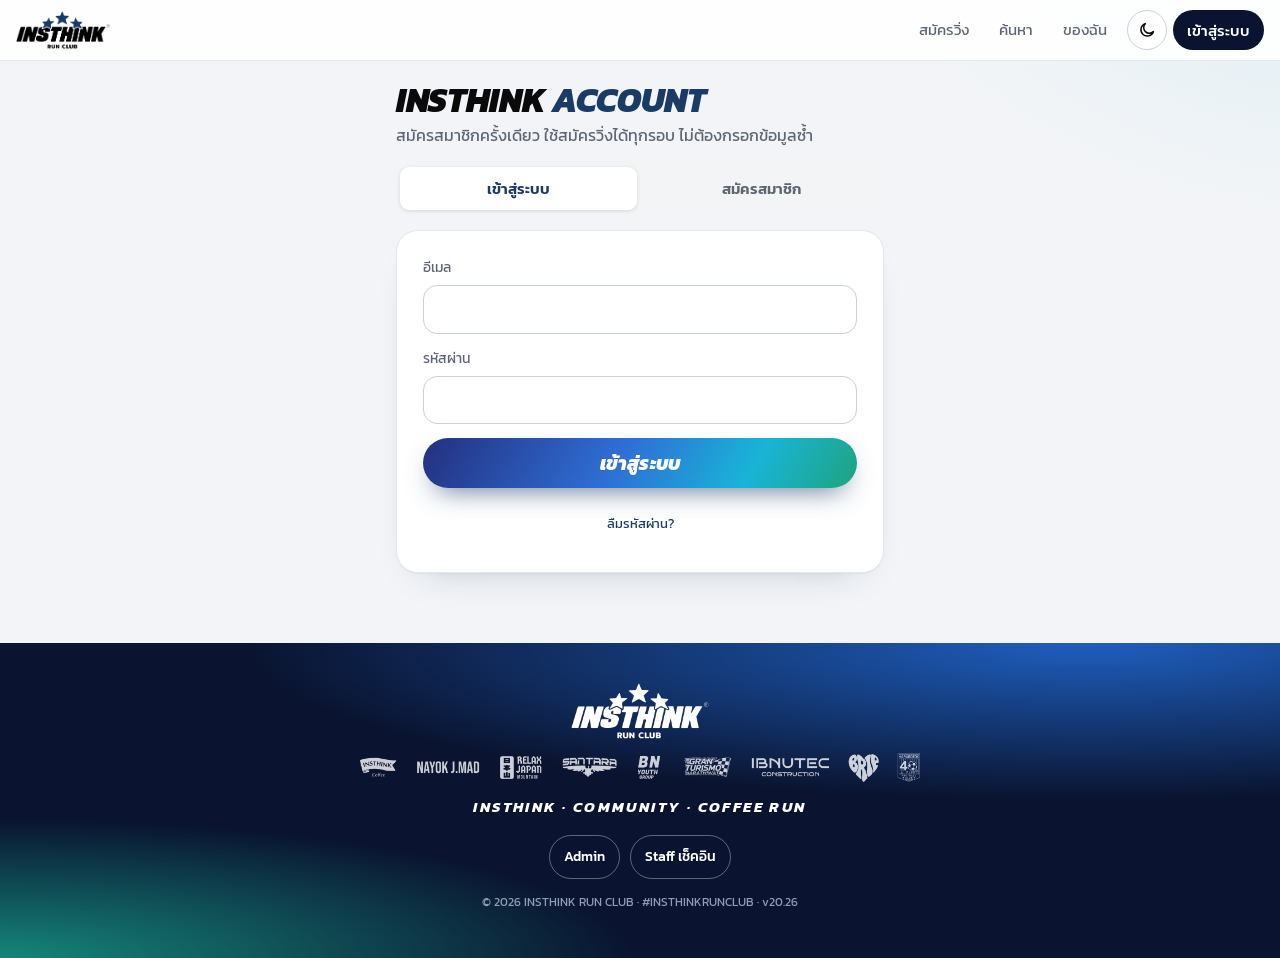
==== commit fb61dea7: "Add files via upload" ====
--- a/account.html
+++ b/account.html
@@ -10,7 +10,7 @@
   <link rel="preconnect" href="https://fonts.googleapis.com">
   <link rel="preconnect" href="https://fonts.gstatic.com" crossorigin>
   <link href="https://fonts.googleapis.com/css2?family=Kanit:ital,wght@0,300;0,400;0,500;0,600;0,700;0,800;1,700;1,800&display=swap" rel="stylesheet">
-  <link rel="stylesheet" href="css/style.css?v=20.24">
+  <link rel="stylesheet" href="css/style.css?v=20.26">
 </head>
 <body>
   <header class="site-head" data-nav></header>
@@ -64,9 +64,9 @@
 
   <footer class="site-foot"><img src="img/logo.png" alt="INSTHINK RUN CLUB"></footer>
 
-  <script src="js/config.js?v=20.24"></script>
-  <script src="js/api.js?v=20.24"></script>
-  <script src="js/common.js?v=20.24"></script>
-  <script src="js/account.js?v=20.24"></script>
+  <script src="js/config.js?v=20.26"></script>
+  <script src="js/api.js?v=20.26"></script>
+  <script src="js/common.js?v=20.26"></script>
+  <script src="js/account.js?v=20.26"></script>
 </body>
 </html>
--- a/css/style.css
+++ b/css/style.css
@@ -1294,3 +1294,6 @@
   .hero2-art .bstage { left: -22px; right: -22px; width: auto; bottom: 0; height: 360px; aspect-ratio: auto; }
   .bstage .bs-video { object-fit: cover; object-position: 88% 50%; -webkit-mask-image: none; mask-image: none; }
 }
+/* v20.25 โหมดมืด: ป้ายเลข BIB ในรายการของฉัน พื้นน้ำเงิน ตัวเลขขาว (เดิมพื้นขาว ตัวขาว มองไม่เห็น) */
+:root[data-theme="dark"] .result .bib-tag { background: #2A5596; color: #fff; }
+:root[data-theme="dark"] .result .bib-tag.m { background: #1B3B67; color: #fff; box-shadow: inset 0 0 0 1px rgba(143,180,232,.35); }
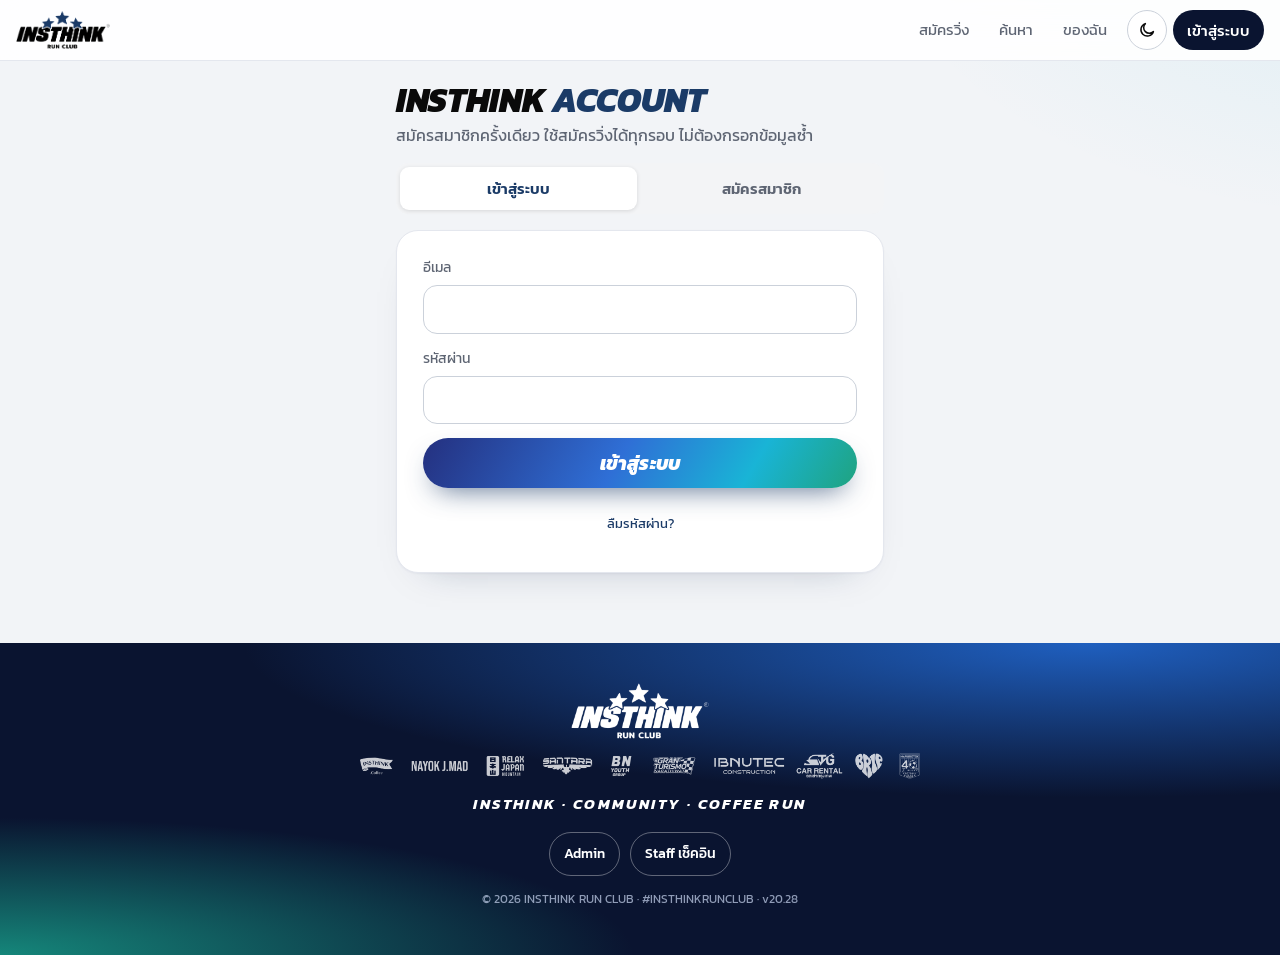
==== commit a4038f9e: "Add files via upload" ====
--- a/account.html
+++ b/account.html
@@ -10,7 +10,7 @@
   <link rel="preconnect" href="https://fonts.googleapis.com">
   <link rel="preconnect" href="https://fonts.gstatic.com" crossorigin>
   <link href="https://fonts.googleapis.com/css2?family=Kanit:ital,wght@0,300;0,400;0,500;0,600;0,700;0,800;1,700;1,800&display=swap" rel="stylesheet">
-  <link rel="stylesheet" href="css/style.css?v=20.26">
+  <link rel="stylesheet" href="css/style.css?v=20.28">
 </head>
 <body>
   <header class="site-head" data-nav></header>
@@ -64,9 +64,9 @@
 
   <footer class="site-foot"><img src="img/logo.png" alt="INSTHINK RUN CLUB"></footer>
 
-  <script src="js/config.js?v=20.26"></script>
-  <script src="js/api.js?v=20.26"></script>
-  <script src="js/common.js?v=20.26"></script>
-  <script src="js/account.js?v=20.26"></script>
+  <script src="js/config.js?v=20.28"></script>
+  <script src="js/api.js?v=20.28"></script>
+  <script src="js/common.js?v=20.28"></script>
+  <script src="js/account.js?v=20.28"></script>
 </body>
 </html>
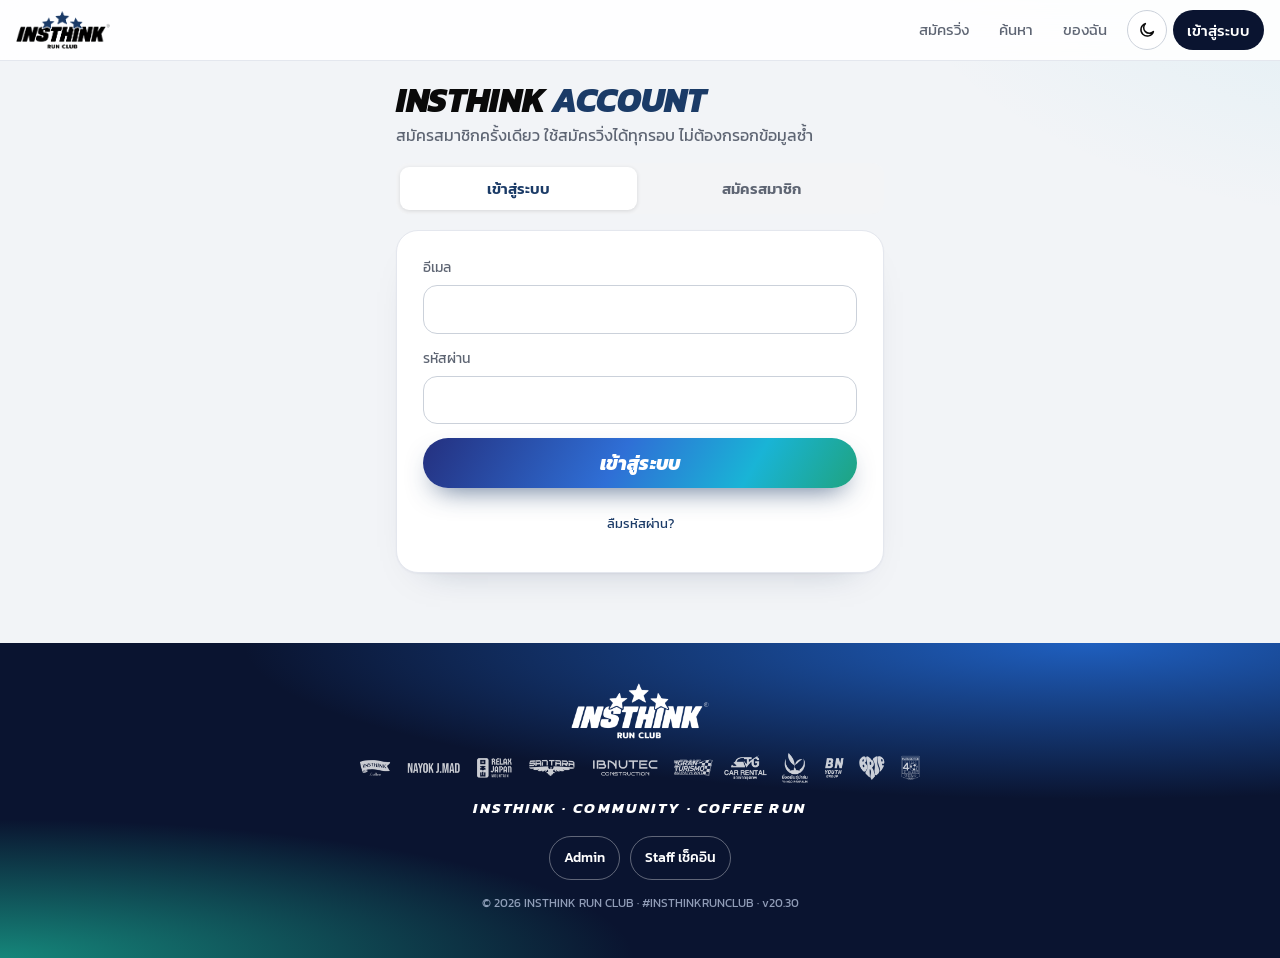
==== commit e4c55dd5: "Add files via upload" ====
--- a/account.html
+++ b/account.html
@@ -10,7 +10,7 @@
   <link rel="preconnect" href="https://fonts.googleapis.com">
   <link rel="preconnect" href="https://fonts.gstatic.com" crossorigin>
   <link href="https://fonts.googleapis.com/css2?family=Kanit:ital,wght@0,300;0,400;0,500;0,600;0,700;0,800;1,700;1,800&display=swap" rel="stylesheet">
-  <link rel="stylesheet" href="css/style.css?v=20.28">
+  <link rel="stylesheet" href="css/style.css?v=20.30">
 </head>
 <body>
   <header class="site-head" data-nav></header>
@@ -64,9 +64,9 @@
 
   <footer class="site-foot"><img src="img/logo.png" alt="INSTHINK RUN CLUB"></footer>
 
-  <script src="js/config.js?v=20.28"></script>
-  <script src="js/api.js?v=20.28"></script>
-  <script src="js/common.js?v=20.28"></script>
-  <script src="js/account.js?v=20.28"></script>
+  <script src="js/config.js?v=20.30"></script>
+  <script src="js/api.js?v=20.30"></script>
+  <script src="js/common.js?v=20.30"></script>
+  <script src="js/account.js?v=20.30"></script>
 </body>
 </html>
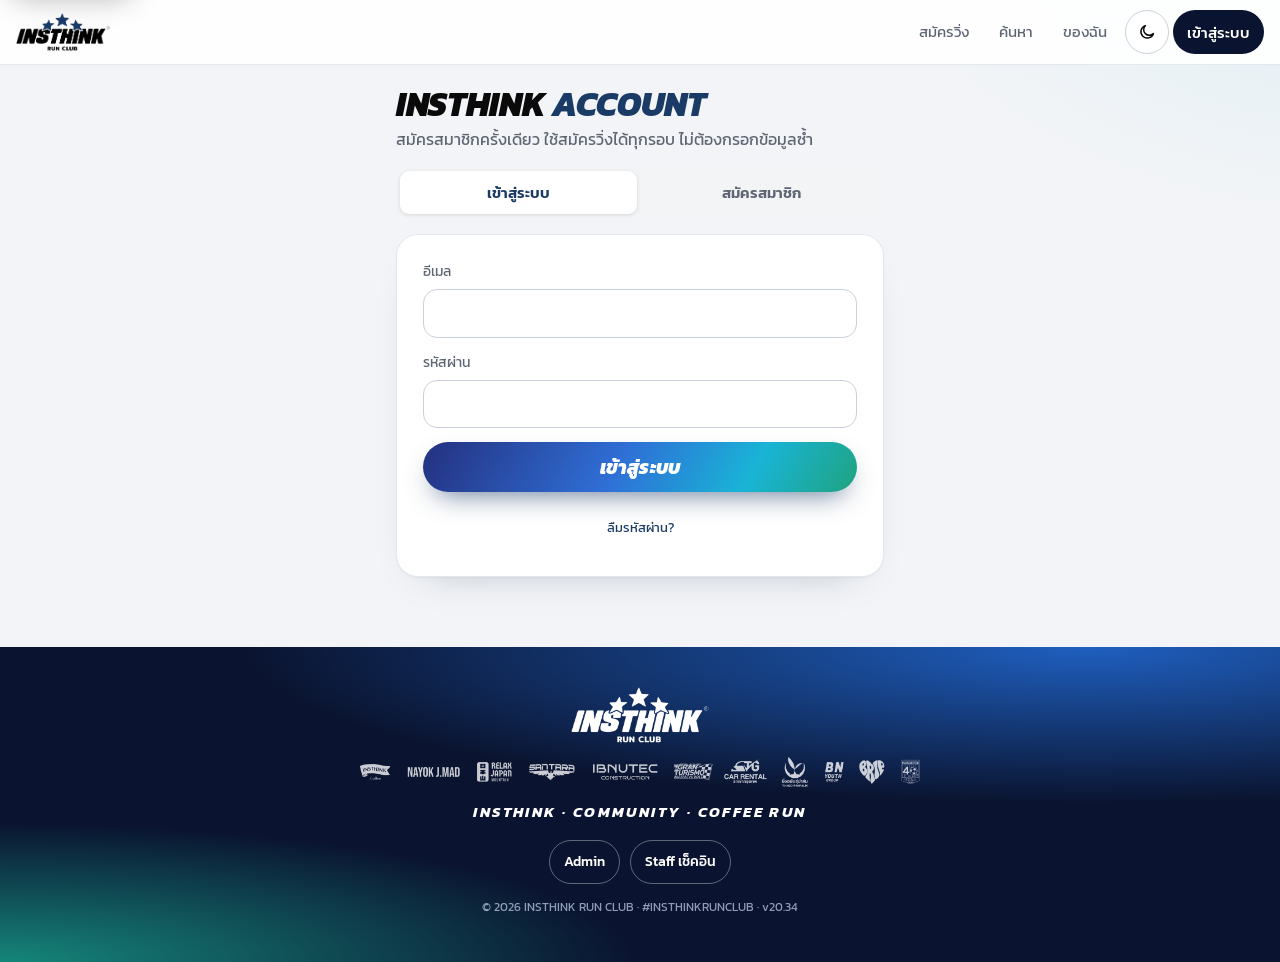
==== commit 924995f5: "Add files via upload" ====
--- a/account.html
+++ b/account.html
@@ -10,7 +10,7 @@
   <link rel="preconnect" href="https://fonts.googleapis.com">
   <link rel="preconnect" href="https://fonts.gstatic.com" crossorigin>
   <link href="https://fonts.googleapis.com/css2?family=Kanit:ital,wght@0,300;0,400;0,500;0,600;0,700;0,800;1,700;1,800&display=swap" rel="stylesheet">
-  <link rel="stylesheet" href="css/style.css?v=20.30">
+  <link rel="stylesheet" href="css/style.css?v=20.34">
 </head>
 <body>
   <header class="site-head" data-nav></header>
@@ -64,9 +64,9 @@
 
   <footer class="site-foot"><img src="img/logo.png" alt="INSTHINK RUN CLUB"></footer>
 
-  <script src="js/config.js?v=20.30"></script>
-  <script src="js/api.js?v=20.30"></script>
-  <script src="js/common.js?v=20.30"></script>
-  <script src="js/account.js?v=20.30"></script>
+  <script src="js/config.js?v=20.34"></script>
+  <script src="js/api.js?v=20.34"></script>
+  <script src="js/common.js?v=20.34"></script>
+  <script src="js/account.js?v=20.34"></script>
 </body>
 </html>
--- a/css/style.css
+++ b/css/style.css
@@ -1297,3 +1297,93 @@
 /* v20.25 โหมดมืด: ป้ายเลข BIB ในรายการของฉัน พื้นน้ำเงิน ตัวเลขขาว (เดิมพื้นขาว ตัวขาว มองไม่เห็น) */
 :root[data-theme="dark"] .result .bib-tag { background: #2A5596; color: #fff; }
 :root[data-theme="dark"] .result .bib-tag.m { background: #1B3B67; color: #fff; box-shadow: inset 0 0 0 1px rgba(143,180,232,.35); }
+/* v20.31 ปุ่มสมัครตอนยังไม่เปิดรับสมัคร */
+.btn.is-closed { opacity: .6; cursor: default; pointer-events: none; }
+
+/* ===== v20.33 การเข้าถึง (WCAG 2.1 AA) ===== */
+.sr-only { position: absolute; width: 1px; height: 1px; margin: -1px; padding: 0; overflow: hidden; clip: rect(0 0 0 0); white-space: nowrap; border: 0; }
+.skip-link { position: fixed; left: 12px; top: -60px; z-index: 1000; background: #fff; color: #0A1430; padding: 12px 18px; border-radius: 10px; font-weight: 600; box-shadow: 0 8px 30px rgba(0,0,0,.3); transition: top .15s; }
+.skip-link:focus { top: 12px; }
+main:focus { outline: none; }
+
+/* พื้นที่กดอย่างน้อย 44px (ขยายด้วย padding ไม่ขยายตัวไอคอน) */
+.nav-links a { min-height: 44px; display: inline-flex; align-items: center; }
+.theme-btn { width: 44px; height: 44px; margin: 0 2px; }
+.brand { min-height: 44px; }
+
+/* ปุ่มหยุด/เล่นวิดีโอหน้าแรก */
+.vid-toggle { position: absolute; right: 14px; bottom: 14px; z-index: 6; width: 44px; height: 44px; display: grid; place-items: center; border-radius: 50%; border: 1.5px solid rgba(255,255,255,.5); background: rgba(10,20,48,.6); color: #fff; cursor: pointer; backdrop-filter: blur(6px); }
+.vid-toggle .i-play, .vid-toggle[aria-pressed="true"] .i-pause { display: none; }
+.vid-toggle[aria-pressed="true"] .i-play { display: block; }
+.vid-toggle:focus-visible { outline: 3px solid #8CD43E; outline-offset: 2px; }
+
+/* ข้อความเล็กสุด 12px */
+.cf-tag, .cf-card figcaption i, .pstep.must em, #leaderboard .lb-prize small { font-size: 12px; }
+
+/* โหมดมืด: สีที่ต่ำกว่า 4.5:1 */
+[data-theme="dark"] .tabs { background: var(--surface); }
+[data-theme="dark"] .tabs button.on { background: var(--line); color: #fff; }
+[data-theme="dark"] .eyebrow { color: #0A1430; }
+[data-theme="dark"] .stats b small { color: #8FB4E8; }
+[data-theme="dark"] .brand .tag-role { background: #fff; color: #0A1430; }
+.cf-btn { width: 44px; height: 44px; }
+#evLocLink { min-height: 44px; }
+
+/* ===== v20.34 หน้าแรกใหม่: ภาพนักวิ่งเต็มจอ (แนว STRIVO / Padel) ===== */
+.glass { background: rgba(255,255,255,.1); border: 1px solid rgba(255,255,255,.22); -webkit-backdrop-filter: blur(14px) saturate(140%); backdrop-filter: blur(14px) saturate(140%); }
+.hero3 { position: relative; isolation: isolate; overflow: hidden; color: #fff; background: #0A1430; display: flex; flex-direction: column; min-height: calc(100svh - 64px); min-height: max(600px, calc(100svh - 64px)); }
+.hero3-photo { position: absolute; inset: 0; z-index: -2; background: url(../img/hero-runner.webp) 62% 30% / cover no-repeat; transform: scale(1.04); animation: h3drift 14s ease-in-out infinite alternate; }
+@keyframes h3drift { to { transform: scale(1.1) translateX(-2%); } }
+.hero3::before { content: ''; position: absolute; inset: 0; z-index: -1;
+  background: radial-gradient(70% 45% at 85% 38%, rgba(140,212,62,.16), transparent 70%),
+              linear-gradient(180deg, rgba(10,20,48,.5) 0%, rgba(10,20,48,.06) 24%, rgba(10,20,48,.35) 48%, rgba(10,20,48,.93) 76%, #0A1430 100%); }
+.hero3-body { margin-top: auto; width: 100%; max-width: 1240px; margin-left: auto; margin-right: auto; padding: 0 18px calc(22px + env(safe-area-inset-bottom)); }
+.hero3-chip { display: inline-flex; align-items: center; gap: 8px; font-size: 12px; font-weight: 500; letter-spacing: .14em; padding: 8px 13px; border-radius: 99px; }
+.hero3-chip i { width: 7px; height: 7px; border-radius: 50%; background: #8CD43E; box-shadow: 0 0 0 4px rgba(140,212,62,.25); }
+.hero3 h1 { font: 800 italic clamp(58px, 18.5vw, 132px)/.86 var(--font); letter-spacing: -.02em; text-transform: uppercase; margin: 16px 0 14px; }
+.hero3 h1 span { display: block; }
+.hero3 h1 .accent { color: #8CD43E; }
+.hero3-sub { font-size: 16px; line-height: 1.55; color: #C6D5EC; margin: 0 0 14px; max-width: 36ch; }
+.hero3 .hero-meta { margin-bottom: 16px; }
+.hero3 .meta-chip { color: #fff; }
+.hero3-stats { display: grid; grid-template-columns: repeat(3, 1fr); gap: 8px; margin-bottom: 14px; }
+.h3stat { border-radius: 18px; padding: 12px 12px 11px; }
+.h3stat small { display: block; font-size: 12px; color: #C6D5EC; }
+.h3stat b { display: block; font: 700 italic 30px/1 var(--font); margin-top: 8px; }
+.h3stat b em { font: 500 normal 13px var(--font); color: #8FB4E8; margin-left: 3px; }
+.h3stat .meter { height: 4px; border-radius: 4px; background: rgba(255,255,255,.18); margin-top: 10px; overflow: hidden; }
+.h3stat .meter i { display: block; height: 100%; width: 100%; background: linear-gradient(90deg, #8FB4E8, #8CD43E); }
+.hero3-cta { display: grid; grid-template-columns: 1fr 1.25fr; gap: 10px; }
+.hero3-cta .btn { min-height: 56px; border-radius: 99px; font-size: 17px; font-weight: 600; justify-content: center; }
+.hero3-cta .btn-ghost { color: #fff; }
+.hero3-cta .btn-white { background: #fff; color: #0A1430; border: 0; box-shadow: 0 14px 40px -12px rgba(140,212,62,.55); }
+.hero3-cta .btn.is-closed { opacity: 1; background: rgba(255,255,255,.75); }
+@media (min-width: 900px) {
+  .hero3 { min-height: max(640px, calc(100vh - 72px)); }
+  .hero3-photo { background-position: 70% 30%; }
+  .hero3::before { background: radial-gradient(50% 50% at 75% 40%, rgba(140,212,62,.14), transparent 70%),
+      linear-gradient(90deg, rgba(10,20,48,.95) 0%, rgba(10,20,48,.7) 38%, rgba(10,20,48,.05) 70%),
+      linear-gradient(180deg, transparent 70%, #0A1430 100%); }
+  .hero3-body { padding: 0 40px 44px; }
+  .hero3 h1 { display: flex; gap: .28em; flex-wrap: wrap; font-size: clamp(72px, 7.6vw, 124px); margin: 22px 0 18px; }
+  .hero3-sub { font-size: 18px; max-width: 46ch; }
+  .hero3-lower { display: grid; grid-template-columns: 1fr auto; gap: 30px; align-items: end; }
+  .hero3-stats { max-width: 560px; margin: 0; }
+  .hero3-cta { width: 440px; }
+}
+@media (prefers-reduced-motion: reduce) { .hero3-photo { animation: none; } }
+.hero3 .map-chip svg { color: #8CD43E; }
+@media (max-width: 899px) {
+  .hero3 { min-height: calc(100svh - 106px); }
+  .hero3 h1 { font-size: clamp(50px, 15vw, 96px); margin: 12px 0 10px; }
+  .hero3-sub { font-size: 15px; margin-bottom: 12px; }
+  .hero3 .hero-meta { gap: 6px; margin-bottom: 12px; }
+  .hero3 .meta-chip { font-size: 13px; padding: 6px 11px; min-height: 36px; }
+  .hero3 .map-chip { min-height: 44px; }
+  .h3stat { padding: 10px 11px 9px; border-radius: 16px; }
+  .h3stat b { font-size: 26px; margin-top: 6px; }
+  .h3stat .meter { margin-top: 8px; }
+  .hero3-stats { margin-bottom: 12px; }
+  .hero3-cta .btn { min-height: 52px; font-size: 16px; }
+  .hero3-body { padding-bottom: calc(16px + env(safe-area-inset-bottom)); }
+}
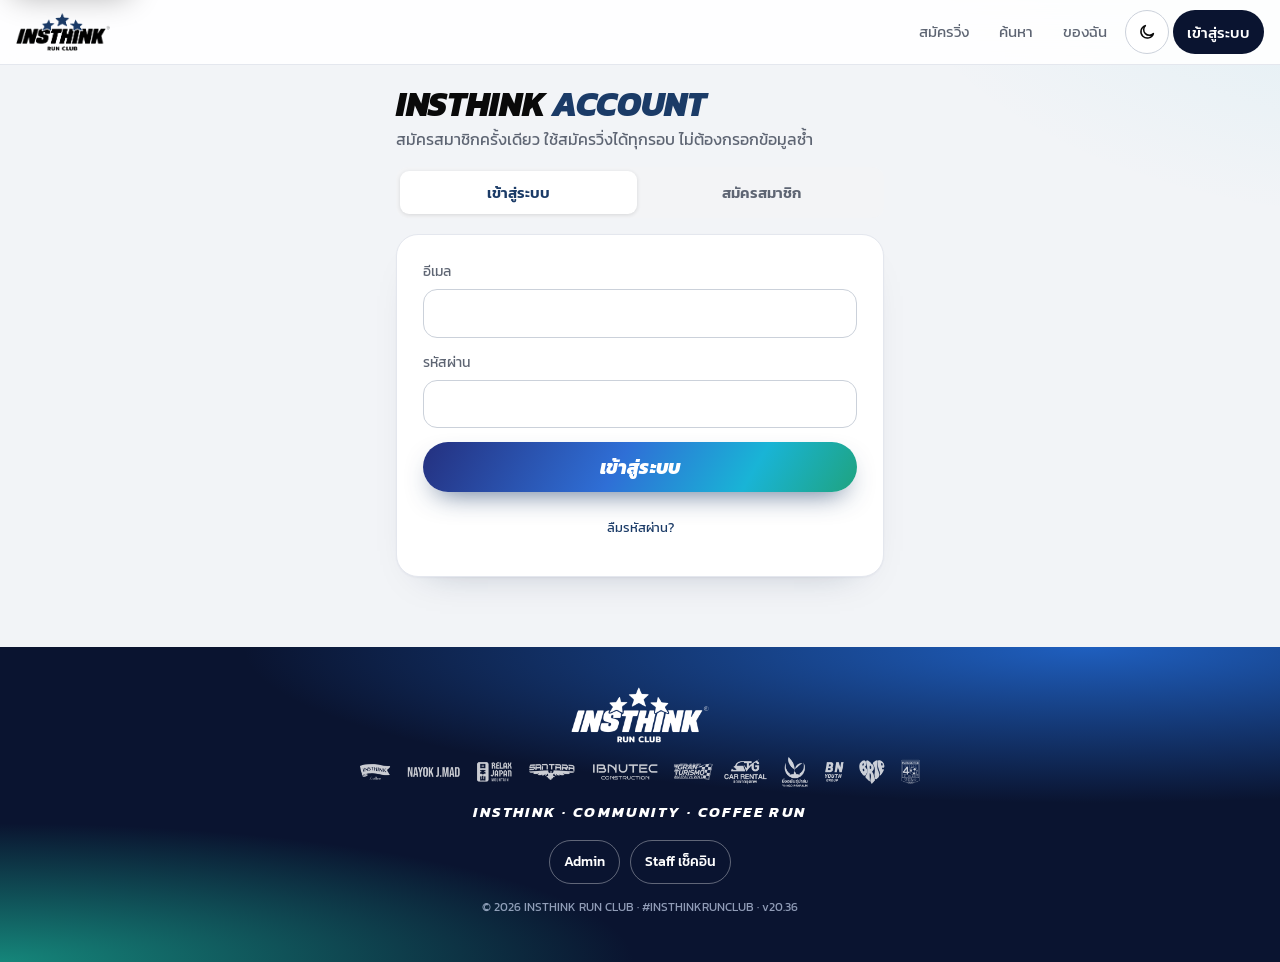
==== commit 22db0b7c: "Add files via upload" ====
--- a/account.html
+++ b/account.html
@@ -10,7 +10,7 @@
   <link rel="preconnect" href="https://fonts.googleapis.com">
   <link rel="preconnect" href="https://fonts.gstatic.com" crossorigin>
   <link href="https://fonts.googleapis.com/css2?family=Kanit:ital,wght@0,300;0,400;0,500;0,600;0,700;0,800;1,700;1,800&display=swap" rel="stylesheet">
-  <link rel="stylesheet" href="css/style.css?v=20.34">
+  <link rel="stylesheet" href="css/style.css?v=20.36">
 </head>
 <body>
   <header class="site-head" data-nav></header>
@@ -64,9 +64,9 @@
 
   <footer class="site-foot"><img src="img/logo.png" alt="INSTHINK RUN CLUB"></footer>
 
-  <script src="js/config.js?v=20.34"></script>
-  <script src="js/api.js?v=20.34"></script>
-  <script src="js/common.js?v=20.34"></script>
-  <script src="js/account.js?v=20.34"></script>
+  <script src="js/config.js?v=20.36"></script>
+  <script src="js/api.js?v=20.36"></script>
+  <script src="js/common.js?v=20.36"></script>
+  <script src="js/account.js?v=20.36"></script>
 </body>
 </html>
--- a/css/style.css
+++ b/css/style.css
@@ -1387,3 +1387,50 @@
   .hero3-cta .btn { min-height: 52px; font-size: 16px; }
   .hero3-body { padding-bottom: calc(16px + env(safe-area-inset-bottom)); }
 }
+
+/* ===== v20.35 Race Kit: แตะดูรูปเต็มจอ + ซูม ===== */
+.cf-card { cursor: zoom-in; }
+.cf-zoom { position: absolute; z-index: 3; right: 10px; top: 10px; width: 44px; height: 44px; border-radius: 50%; display: grid; place-items: center; border: 1px solid rgba(255,255,255,.35); background: rgba(10,20,48,.55); color: #fff; backdrop-filter: blur(6px); cursor: pointer; opacity: 0; pointer-events: none; transition: opacity .2s; }
+.cf-card.on .cf-zoom { opacity: 1; pointer-events: auto; }
+.cf-zoom:focus-visible { outline: 3px solid #8CD43E; outline-offset: 2px; }
+.cf-card .cf-no { right: 62px; }
+html.zv-open, html.zv-open body { overflow: hidden; }
+.zv { position: fixed; inset: 0; z-index: 2000; background: rgba(5,10,24,.96); color: #fff; opacity: 0; transition: opacity .2s; }
+.zv.in { opacity: 1; }
+.zv-stage { position: absolute; inset: 0; display: grid; place-items: center; overflow: hidden; touch-action: none; user-select: none; -webkit-user-select: none; }
+.zv-img { max-width: 100vw; max-height: 100vh; max-height: 100svh; object-fit: contain; will-change: transform; transform-origin: 50% 50%; cursor: zoom-in; -webkit-touch-callout: none; }
+.zv.zoomed .zv-img { cursor: grab; }
+.zv-top { position: absolute; z-index: 2; top: 0; left: 0; right: 0; display: flex; justify-content: space-between; align-items: center; padding: max(12px, env(safe-area-inset-top)) 14px 0 18px; pointer-events: none; }
+.zv-top > * { pointer-events: auto; }
+.zv-count { font-size: 14px; color: #C6D5EC; letter-spacing: .08em; }
+.zv-btn { width: 48px; height: 48px; border-radius: 50%; display: grid; place-items: center; border: 1px solid rgba(255,255,255,.25); background: rgba(255,255,255,.1); color: #fff; cursor: pointer; backdrop-filter: blur(8px); }
+.zv-btn:focus-visible { outline: 3px solid #8CD43E; outline-offset: 2px; }
+.zv-nav { position: absolute; z-index: 2; top: 50%; transform: translateY(-50%); }
+.zv-prev { left: 12px; } .zv-next { right: 12px; }
+.zv-bottom { position: absolute; z-index: 2; left: 0; right: 0; bottom: 0; padding: 0 18px max(18px, env(safe-area-inset-bottom)); text-align: center; pointer-events: none; background: linear-gradient(180deg, transparent, rgba(5,10,24,.85)); }
+.zv-bottom > * { pointer-events: auto; }
+.zv-cap { margin: 0 0 10px; font: 700 italic 20px/1.2 var(--font); }
+.zv-zoom { display: inline-flex; gap: 10px; }
+.zv-hint { margin: 10px 0 0; font-size: 12px; color: #9AA8C0; }
+.zv.zoomed .zv-nav, .zv.zoomed .zv-hint { opacity: 0; pointer-events: none; }
+@media (hover: none) { .zv-nav { display: none; } }
+@media (prefers-reduced-motion: reduce) { .zv, .zv-img { transition: none !important; } }
+.zv-img { max-width: calc(100vw - 24px); max-height: calc(100vh - 200px); max-height: calc(100svh - 200px); }
+@media (hover: hover) and (min-width: 700px) { .zv-img { max-width: calc(100vw - 160px); } }
+
+/* ===== v20.36 เสื้อวิ่ง: เลือกไซซ์ + ตารางไซซ์ ===== */
+.field > .label { display: block; font-size: 14px; font-weight: 500; margin-bottom: 8px; }
+.size-chips .chip span { min-width: 56px; min-height: 44px; justify-content: center; text-align: center; display: inline-flex; align-items: center; }
+.size-chart { margin-top: 10px; }
+.size-chart summary { cursor: pointer; color: var(--navy); font-size: 14px; font-weight: 500; min-height: 44px; display: inline-flex; align-items: center; }
+.size-chart table { width: 100%; border-collapse: collapse; font-size: 14px; margin-top: 4px; }
+.size-chart th, .size-chart td { padding: 8px 10px; border-bottom: 1px solid var(--line); text-align: center; }
+.size-chart th { font-weight: 500; color: var(--muted); }
+.size-row { display: flex; flex-wrap: wrap; gap: 6px; padding-top: 6px; }
+.size-row span { flex: 1 0 44px; display: grid; justify-items: center; gap: 2px; padding: 8px 4px; border-radius: 10px; background: var(--surface-2); }
+.size-row small { font-size: 12px; color: var(--muted); }
+.size-row b { font-size: 18px; }
+.card.grid > .field { min-width: 0; }
+.size-chart, .size-chart > div { min-width: 0; max-width: 100%; }
+.size-chart table { table-layout: fixed; }
+.size-chart table { min-width: 0; }
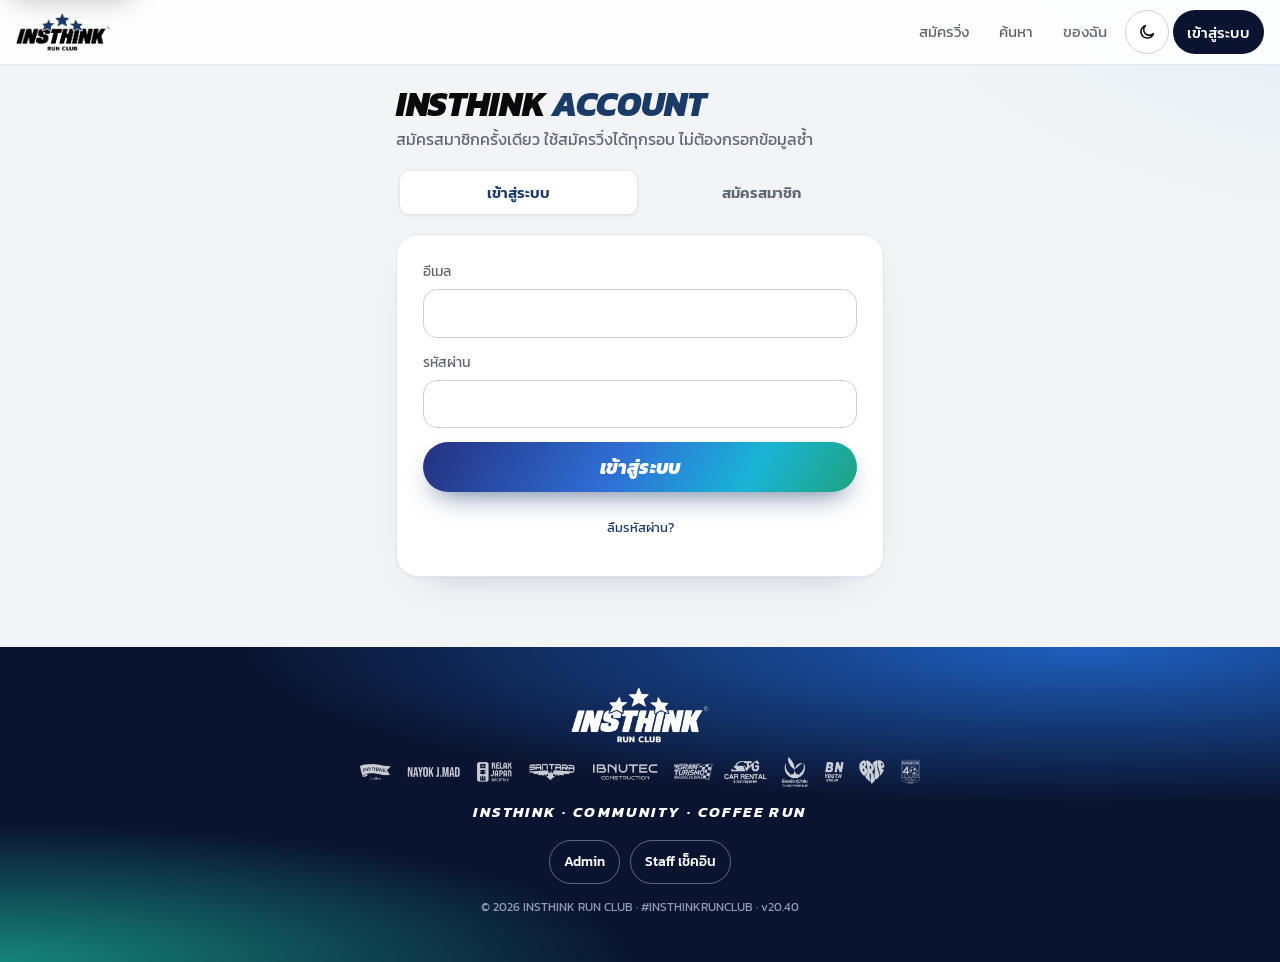
==== commit bd78c08a: "Add files via upload" ====
--- a/account.html
+++ b/account.html
@@ -10,7 +10,7 @@
   <link rel="preconnect" href="https://fonts.googleapis.com">
   <link rel="preconnect" href="https://fonts.gstatic.com" crossorigin>
   <link href="https://fonts.googleapis.com/css2?family=Kanit:ital,wght@0,300;0,400;0,500;0,600;0,700;0,800;1,700;1,800&display=swap" rel="stylesheet">
-  <link rel="stylesheet" href="css/style.css?v=20.36">
+  <link rel="stylesheet" href="css/style.css?v=20.40">
 </head>
 <body>
   <header class="site-head" data-nav></header>
@@ -64,9 +64,9 @@
 
   <footer class="site-foot"><img src="img/logo.png" alt="INSTHINK RUN CLUB"></footer>
 
-  <script src="js/config.js?v=20.36"></script>
-  <script src="js/api.js?v=20.36"></script>
-  <script src="js/common.js?v=20.36"></script>
-  <script src="js/account.js?v=20.36"></script>
+  <script src="js/config.js?v=20.40"></script>
+  <script src="js/api.js?v=20.40"></script>
+  <script src="js/common.js?v=20.40"></script>
+  <script src="js/account.js?v=20.40"></script>
 </body>
 </html>
--- a/css/style.css
+++ b/css/style.css
@@ -1434,3 +1434,20 @@
 .size-chart, .size-chart > div { min-width: 0; max-width: 100%; }
 .size-chart table { table-layout: fixed; }
 .size-chart table { min-width: 0; }
+
+/* ===== v20.37 Race Kit ลอยบนพื้นหลังหน้าเว็บ (ไม่มีกรอบน้ำเงิน) ===== */
+.cf { background: none; border-radius: 0; padding: 10px 0 6px; margin-inline: calc(50% - 50vw); }   /* เต็มความกว้างจอ ให้การ์ดข้าง ๆ ล้นขอบได้ */
+.cf-card { box-shadow: 0 28px 50px -22px rgba(10,20,48,.45); }
+.cf-card.on { box-shadow: 0 34px 60px -20px rgba(10,20,48,.55), 0 0 0 1px rgba(10,20,48,.06); }
+.cf-card:not(.on) { filter: saturate(calc(1 - var(--a) * .35)); opacity: calc(1 - var(--a) * .45); }
+.cf-btn { border-color: var(--line-2); background: var(--surface); color: var(--ink); }
+.cf-btn:hover { background: var(--surface-2); }
+.cf-dots button { background: var(--line-2); }
+.cf-dots button.on { background: var(--navy); }
+[data-theme="dark"] .cf-card { box-shadow: 0 28px 50px -18px rgba(0,0,0,.7); }
+[data-theme="dark"] .cf-dots button.on { background: var(--lime); }
+.cf-card.far { opacity: 0; }
+@media (min-width: 900px) { .cf-stage { --w: 330px; } }
+/* รูปเสื้อเต็มกรอบ (ไม่เว้นขอบแบบภาพสินค้าวางบนพื้น) */
+.cf-card.shirt > img { object-fit: cover; object-position: 50% 18%; padding: 0; background: #fff; }
+.cf-card.light.flat.shirt > img { object-fit: cover; object-position: 50% 18%; padding: 0; background: #fff; }
